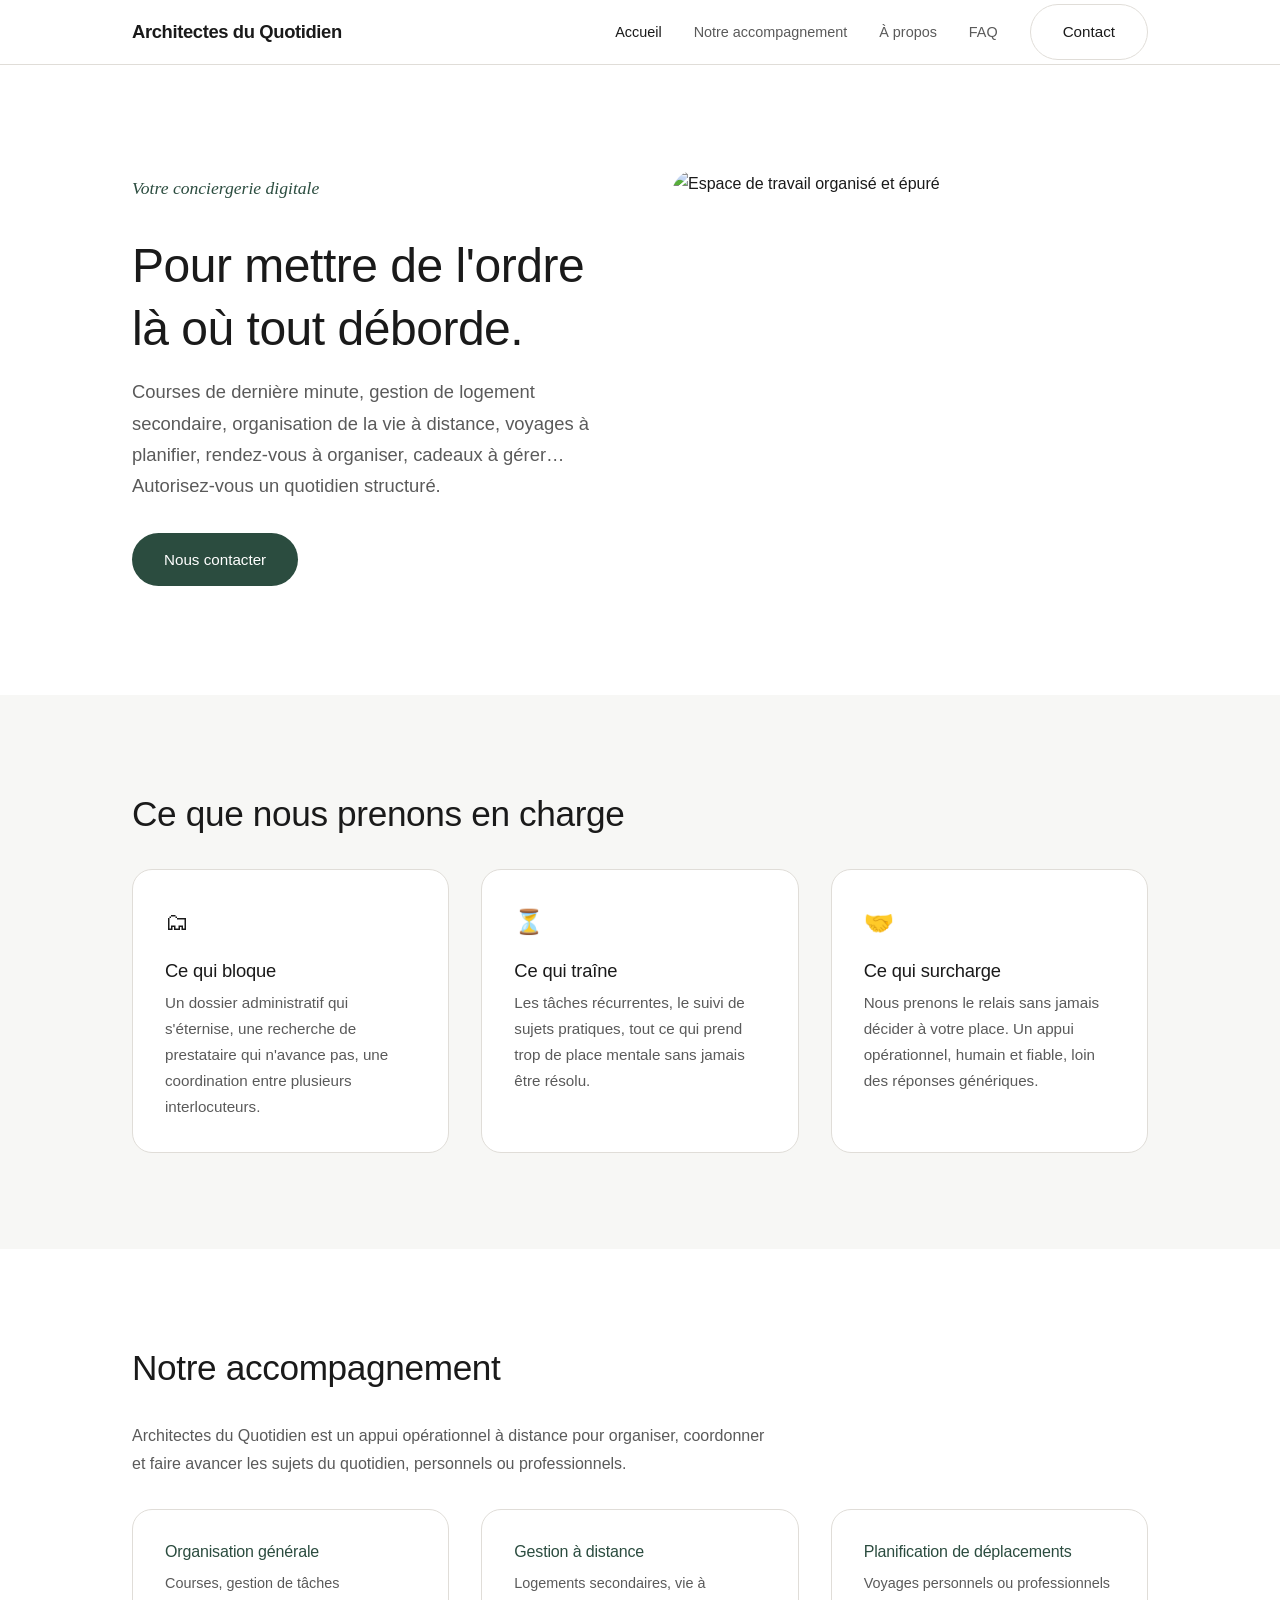
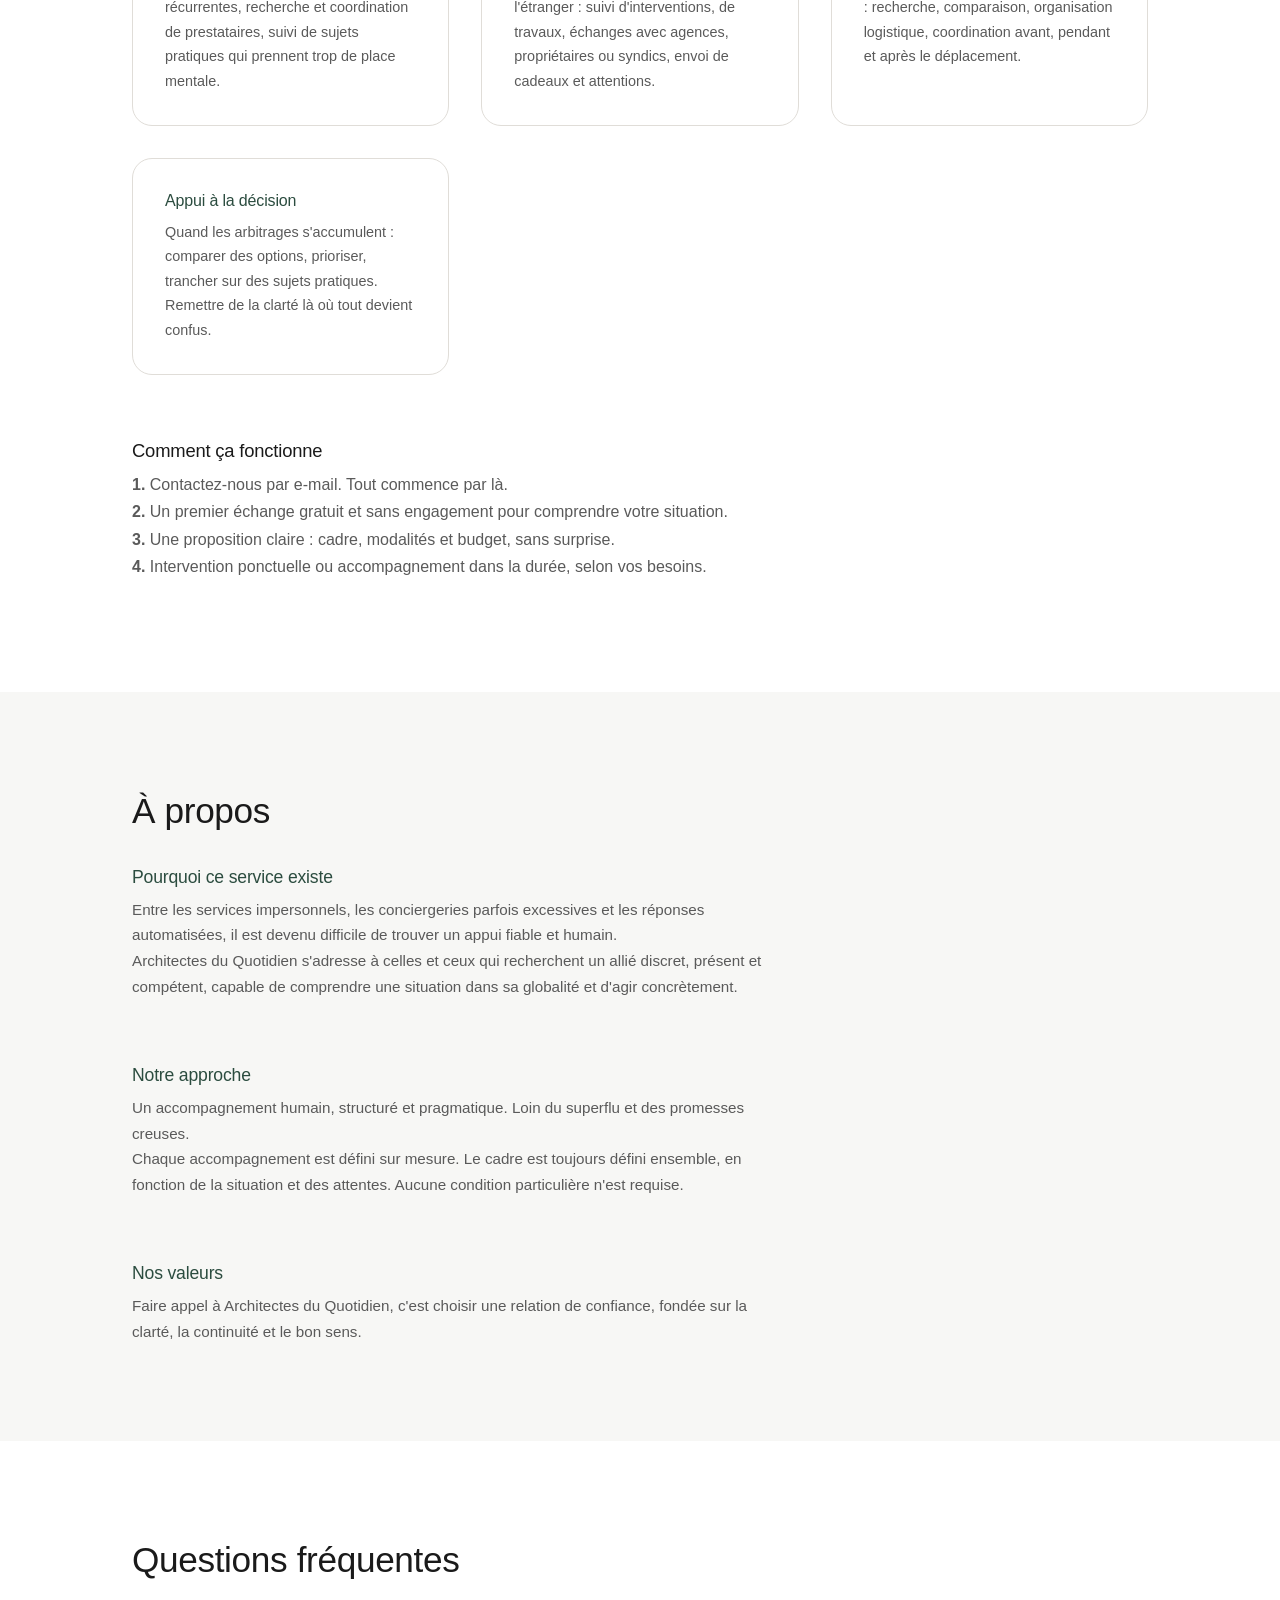
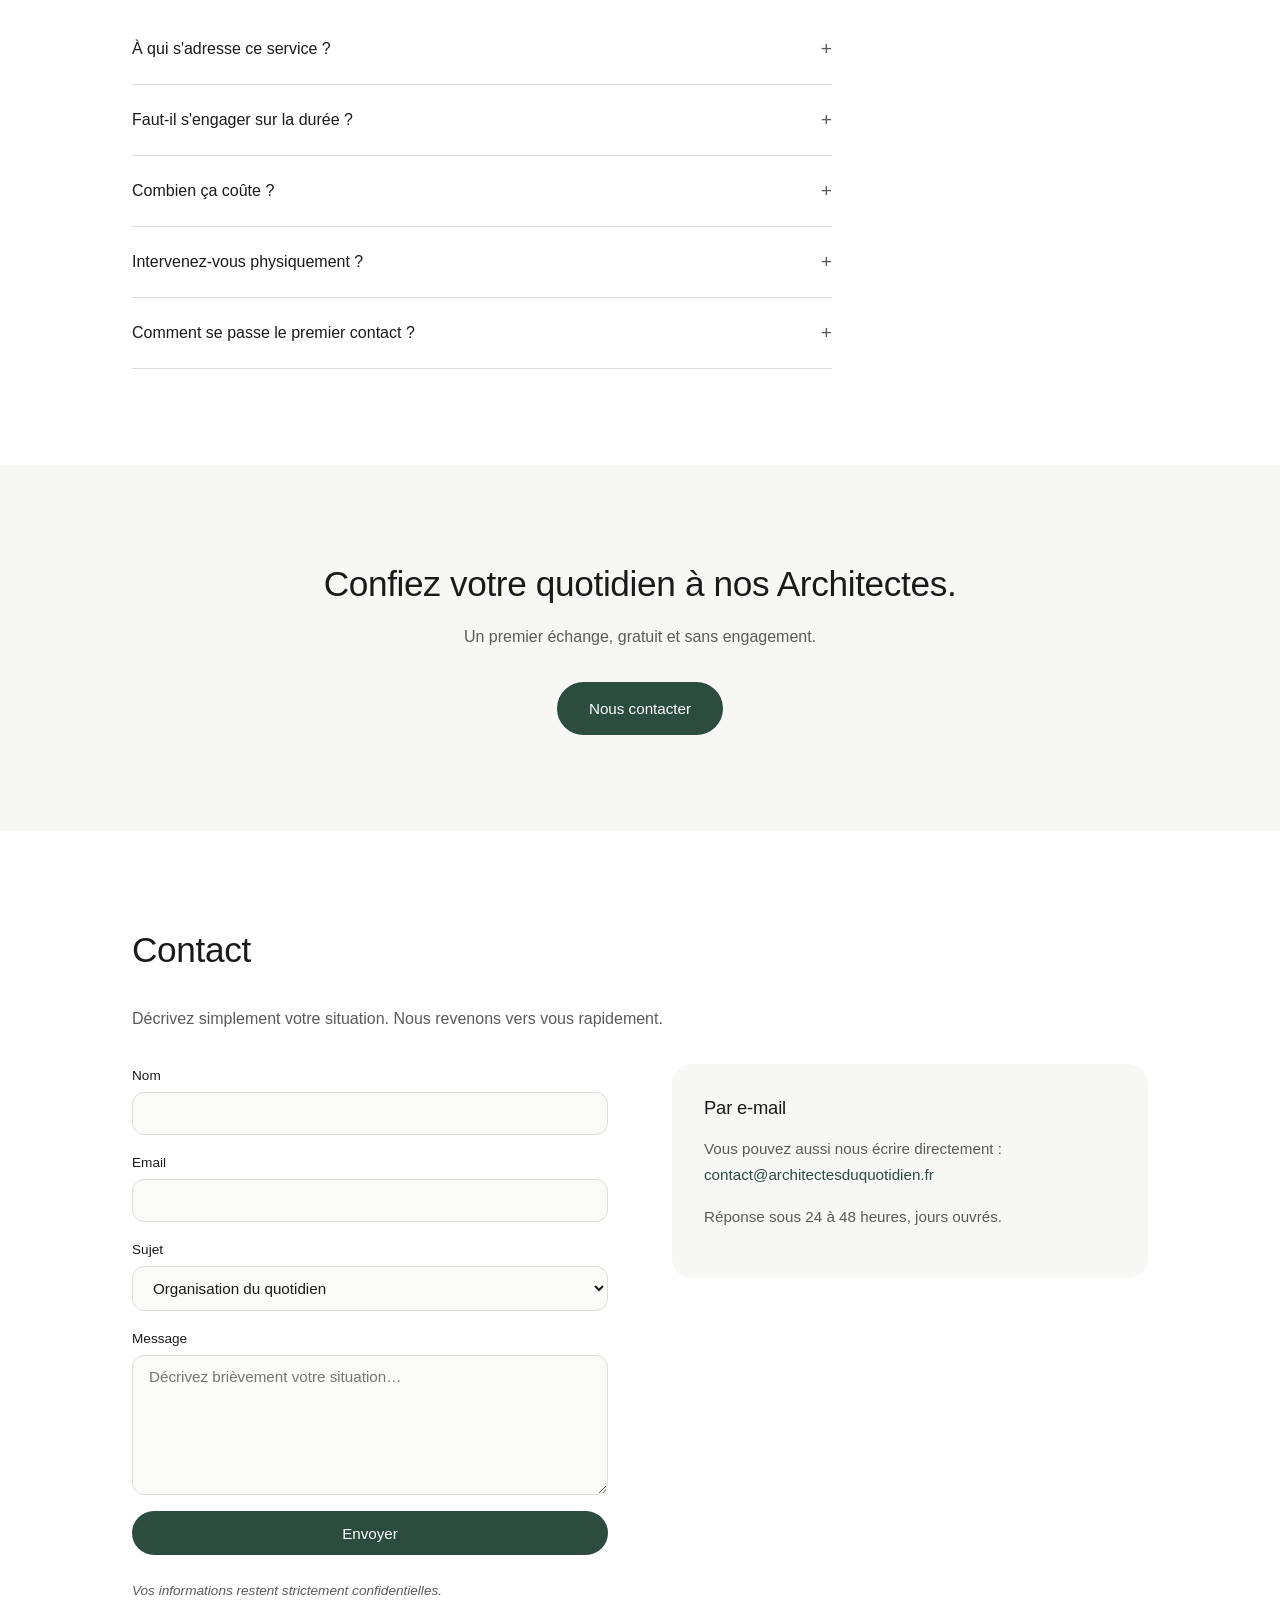
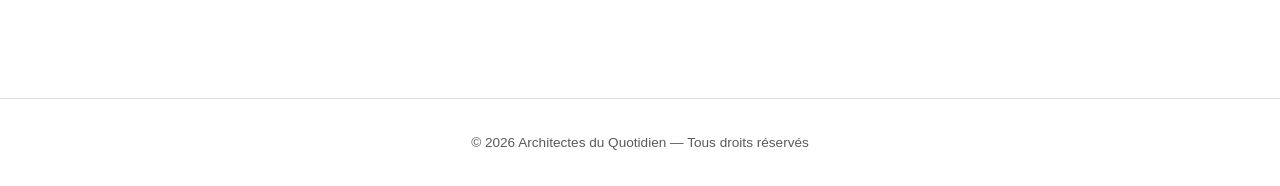
==== index.html @ 67b321ba "feat: ajout image hero — espace de travail épuré Co-authored-by: Copilot <223556219+Copilot@users.no" ====
<!DOCTYPE html>
<html lang="fr">
<head>
  <meta charset="UTF-8">
  <meta name="viewport" content="width=device-width, initial-scale=1.0">

  <!-- SEO -->
  <title>Architectes du Quotidien — Conciergerie digitale, organisation et coordination</title>
  <meta name="description" content="Architectes du Quotidien est une conciergerie digitale. Un appui opérationnel à distance pour organiser, coordonner et faire avancer les sujets du quotidien, personnels ou professionnels.">
  <meta name="keywords" content="conciergerie digitale, organisation quotidien, coordination logistique, gestion à distance, assistant personnel, aide décision, planification voyages">
  <meta name="author" content="Architectes du Quotidien">
  <meta name="robots" content="index, follow">
  <link rel="canonical" href="https://www.architectesduquotidien.fr/">

  <!-- Open Graph -->
  <meta property="og:site_name" content="Architectes du Quotidien">
  <meta property="og:title" content="Architectes du Quotidien — Conciergerie digitale">
  <meta property="og:description" content="Un appui opérationnel à distance pour organiser, coordonner et faire avancer les sujets du quotidien.">
  <meta property="og:type" content="website">
  <meta property="og:url" content="https://www.architectesduquotidien.fr/">
  <meta property="og:locale" content="fr_FR">

  <!-- Styles -->
  <link rel="stylesheet" href="css/style.css">
</head>
<body>

  <!-- ==================== HEADER ==================== -->
  <header>
    <div class="container">
      <a href="#accueil" class="logo">Architectes du Quotidien</a>
      <button class="nav-toggle" aria-label="Menu" aria-expanded="false">
        <span></span><span></span><span></span>
      </button>
      <nav>
        <a href="#accueil">Accueil</a>
        <a href="#offre">Notre accompagnement</a>
        <a href="#a-propos">À propos</a>
        <a href="#faq">FAQ</a>
        <a href="#contact" class="btn btn-outline">Contact</a>
      </nav>
    </div>
  </header>

  <!-- ==================== ACCUEIL ==================== -->
  <section id="accueil" class="hero">
    <div class="container">
      <div class="hero-content">
        <p class="subtitle">Votre conciergerie digitale</p>
        <h1>Pour mettre de l'ordre<br>là où tout déborde.</h1>
        <p>
          Courses de dernière minute, gestion de logement secondaire, organisation de la vie à distance,
          voyages à planifier, rendez-vous à organiser, cadeaux à gérer…
          Autorisez-vous un quotidien structuré.
        </p>
        <a href="#contact" class="btn btn-primary">Nous contacter</a>
      </div>
      <img
        class="hero-image"
        src="https://images.unsplash.com/photo-1499750310107-5fef28a66643?w=800&q=80"
        alt="Espace de travail organisé et épuré"
        loading="eager"
      >
    </div>
  </section>

  <!-- ==================== BÉNÉFICES ==================== -->
  <section class="alt">
    <div class="container">
      <h2>Ce que nous prenons en charge</h2>
      <div class="benefits-grid">
        <div class="benefit-card">
          <div class="icon">🗂</div>
          <h3>Ce qui bloque</h3>
          <p>
            Un dossier administratif qui s'éternise, une recherche de prestataire qui n'avance pas,
            une coordination entre plusieurs interlocuteurs.
          </p>
        </div>
        <div class="benefit-card">
          <div class="icon">⏳</div>
          <h3>Ce qui traîne</h3>
          <p>
            Les tâches récurrentes, le suivi de sujets pratiques,
            tout ce qui prend trop de place mentale sans jamais être résolu.
          </p>
        </div>
        <div class="benefit-card">
          <div class="icon">🤝</div>
          <h3>Ce qui surcharge</h3>
          <p>
            Nous prenons le relais sans jamais décider à votre place.
            Un appui opérationnel, humain et fiable, loin des réponses génériques.
          </p>
        </div>
      </div>
    </div>
  </section>

  <!-- ==================== OFFRE ==================== -->
  <section id="offre">
    <div class="container">
      <h2>Notre accompagnement</h2>
      <p>
        Architectes du Quotidien est un appui opérationnel à distance pour organiser,
        coordonner et faire avancer les sujets du quotidien, personnels ou professionnels.
      </p>

      <div class="use-cases">
        <div class="use-case">
          <h3>Organisation générale</h3>
          <p>
            Courses, gestion de tâches récurrentes, recherche et coordination de prestataires,
            suivi de sujets pratiques qui prennent trop de place mentale.
          </p>
        </div>
        <div class="use-case">
          <h3>Gestion à distance</h3>
          <p>
            Logements secondaires, vie à l'étranger : suivi d'interventions, de travaux,
            échanges avec agences, propriétaires ou syndics, envoi de cadeaux et attentions.
          </p>
        </div>
        <div class="use-case">
          <h3>Planification de déplacements</h3>
          <p>
            Voyages personnels ou professionnels : recherche, comparaison, organisation logistique,
            coordination avant, pendant et après le déplacement.
          </p>
        </div>
        <div class="use-case">
          <h3>Appui à la décision</h3>
          <p>
            Quand les arbitrages s'accumulent : comparer des options, prioriser, trancher
            sur des sujets pratiques. Remettre de la clarté là où tout devient confus.
          </p>
        </div>
      </div>

      <div class="modalites">
        <h3>Comment ça fonctionne</h3>
        <p>
          <strong>1.</strong> Contactez-nous par e-mail. Tout commence par là.<br>
          <strong>2.</strong> Un premier échange gratuit et sans engagement pour comprendre votre situation.<br>
          <strong>3.</strong> Une proposition claire : cadre, modalités et budget, sans surprise.<br>
          <strong>4.</strong> Intervention ponctuelle ou accompagnement dans la durée, selon vos besoins.
        </p>
      </div>
    </div>
  </section>

  <!-- ==================== À PROPOS ==================== -->
  <section id="a-propos" class="alt">
    <div class="container">
      <h2>À propos</h2>
      <div class="about-blocks">
        <div class="about-block">
          <h3>Pourquoi ce service existe</h3>
          <p>
            Entre les services impersonnels, les conciergeries parfois excessives et les réponses automatisées,
            il est devenu difficile de trouver un appui fiable et humain.
          </p>
          <p>
            Architectes du Quotidien s'adresse à celles et ceux qui recherchent un allié discret,
            présent et compétent, capable de comprendre une situation dans sa globalité et d'agir concrètement.
          </p>
        </div>
        <div class="about-block">
          <h3>Notre approche</h3>
          <p>
            Un accompagnement humain, structuré et pragmatique. Loin du superflu et des promesses creuses.
          </p>
          <p>
            Chaque accompagnement est défini sur mesure.
            Le cadre est toujours défini ensemble, en fonction de la situation et des attentes.
            Aucune condition particulière n'est requise.
          </p>
        </div>
        <div class="about-block">
          <h3>Nos valeurs</h3>
          <p>
            Faire appel à Architectes du Quotidien, c'est choisir une relation de confiance,
            fondée sur la clarté, la continuité et le bon sens.
          </p>
        </div>
      </div>
    </div>
  </section>

  <!-- ==================== FAQ ==================== -->
  <section id="faq">
    <div class="container">
      <h2>Questions fréquentes</h2>
      <div class="faq-list">
        <div class="faq-item">
          <button class="faq-question">À qui s'adresse ce service ?</button>
          <div class="faq-answer">
            <p>À toute personne qui ressent le besoin d'être accompagnée pour organiser, structurer ou alléger son quotidien. Il peut s'agir d'un moment de surcharge, d'une période de transition, d'un changement de situation, ou simplement du besoin de ne plus tout gérer seul.</p>
          </div>
        </div>
        <div class="faq-item">
          <button class="faq-question">Faut-il s'engager sur la durée ?</button>
          <div class="faq-answer">
            <p>Non. Les interventions peuvent être ponctuelles ou s'inscrire dans la durée. Le périmètre est toujours clarifié en amont, afin de garantir une collaboration simple, transparente et sans surprise.</p>
          </div>
        </div>
        <div class="faq-item">
          <button class="faq-question">Combien ça coûte ?</button>
          <div class="faq-answer">
            <p>La tarification est définie en fonction de la nature de la demande, de sa complexité et du niveau d'intervention souhaité. Chaque situation étant différente, il n'existe pas de tarif unique ou de forfait standard.</p>
          </div>
        </div>
        <div class="faq-item">
          <button class="faq-question">Intervenez-vous physiquement ?</button>
          <div class="faq-answer">
            <p>Pour les demandes nécessitant une présence physique, nous proposons nos services en région parisienne pour le moment. Le reste se fait à distance.</p>
          </div>
        </div>
        <div class="faq-item">
          <button class="faq-question">Comment se passe le premier contact ?</button>
          <div class="faq-answer">
            <p>Contactez-nous par e-mail. Après un premier échange gratuit et sans engagement, une proposition claire est formulée. Elle précise le cadre, les modalités et le budget associé.</p>
          </div>
        </div>
      </div>
    </div>
  </section>

  <!-- ==================== CTA ==================== -->
  <section class="alt cta-section">
    <div class="container">
      <h2>Confiez votre quotidien à nos Architectes.</h2>
      <p>Un premier échange, gratuit et sans engagement.</p>
      <a href="#contact" class="btn btn-primary">Nous contacter</a>
    </div>
  </section>

  <!-- ==================== CONTACT ==================== -->
  <section id="contact">
    <div class="container">
      <h2>Contact</h2>
      <div class="contact-intro">
        <p>
          Décrivez simplement votre situation. Nous revenons vers vous rapidement.
        </p>
      </div>
      <div class="contact-grid">
        <div>
          <form id="contact-form" class="contact-form" action="#" method="POST">
            <div class="form-group">
              <label for="name">Nom</label>
              <input type="text" id="name" name="name" required autocomplete="name">
            </div>
            <div class="form-group">
              <label for="email">Email</label>
              <input type="email" id="email" name="email" required autocomplete="email">
            </div>
            <div class="form-group">
              <label for="subject">Sujet</label>
              <select id="subject" name="subject">
                <option value="organisation">Organisation du quotidien</option>
                <option value="distance">Gestion à distance</option>
                <option value="deplacement">Planification de déplacement</option>
                <option value="decision">Aide à la décision</option>
                <option value="autre">Autre</option>
              </select>
            </div>
            <div class="form-group">
              <label for="message">Message</label>
              <textarea id="message" name="message" placeholder="Décrivez brièvement votre situation…" required></textarea>
            </div>
            <button type="submit" class="btn btn-primary">Envoyer</button>
            <p class="form-note">
              Vos informations restent strictement confidentielles.
            </p>
          </form>
          <div id="form-success" class="form-success">
            <p>Message envoyé. Nous revenons vers vous rapidement.</p>
          </div>
        </div>
        <div class="contact-info">
          <h3>Par e-mail</h3>
          <p>
            Vous pouvez aussi nous écrire directement&nbsp;:<br>
            <a href="mailto:contact@architectesduquotidien.fr">contact@architectesduquotidien.fr</a>
          </p>
          <p>
            Réponse sous 24 à 48 heures, jours ouvrés.
          </p>
        </div>
      </div>
    </div>
  </section>

  <!-- ==================== FOOTER ==================== -->
  <footer>
    <div class="container">
      <p>&copy; 2026 Architectes du Quotidien — Tous droits réservés</p>
    </div>
  </footer>

  <script src="js/main.js"></script>
</body>
</html>
---- css/style.css ----
/* ============================================
   VARIABLES & RESET
   ============================================ */

:root {
  --color-bg: #ffffff;
  --color-bg-alt: #f7f7f5;
  --color-text: #1a1a1a;
  --color-text-light: #5a5a5a;
  --color-accent: #2b4c3f;
  --color-accent-light: #3a6b56;
  --color-border: #e0ddd8;
  --color-input-bg: #fafaf8;
  --font-main: "Inter", -apple-system, BlinkMacSystemFont, "Segoe UI", Roboto, sans-serif;
  --font-serif: "Georgia", "Times New Roman", serif;
  --max-width: 1080px;
  --space-xs: 0.5rem;
  --space-sm: 1rem;
  --space-md: 2rem;
  --space-lg: 4rem;
  --space-xl: 6rem;
}

*,
*::before,
*::after {
  margin: 0;
  padding: 0;
  box-sizing: border-box;
}

html {
  scroll-behavior: smooth;
  font-size: 16px;
}

body {
  font-family: var(--font-main);
  color: var(--color-text);
  background: var(--color-bg);
  line-height: 1.7;
  -webkit-font-smoothing: antialiased;
}

img {
  max-width: 100%;
  display: block;
}

a {
  color: var(--color-accent);
  text-decoration: none;
  transition: color 0.2s;
}

a:hover {
  color: var(--color-accent-light);
}

/* ============================================
   TYPOGRAPHY
   ============================================ */

h1, h2, h3 {
  font-weight: 500;
  line-height: 1.3;
  letter-spacing: -0.01em;
}

h1 {
  font-size: clamp(2rem, 4vw, 3rem);
}

h2 {
  font-size: clamp(1.5rem, 3vw, 2.2rem);
  margin-bottom: var(--space-md);
}

h3 {
  font-size: 1.15rem;
  margin-bottom: var(--space-xs);
}

p {
  color: var(--color-text-light);
  max-width: 640px;
}

/* ============================================
   LAYOUT
   ============================================ */

.container {
  max-width: var(--max-width);
  margin: 0 auto;
  padding: 0 var(--space-md);
}

section {
  padding: var(--space-xl) 0;
}

section.alt {
  background: var(--color-bg-alt);
}

/* ============================================
   HEADER & NAV
   ============================================ */

header {
  position: sticky;
  top: 0;
  z-index: 100;
  background: rgba(255, 255, 255, 0.95);
  backdrop-filter: blur(8px);
  border-bottom: 1px solid var(--color-border);
}

header .container {
  display: flex;
  align-items: center;
  justify-content: space-between;
  height: 64px;
}

.logo {
  font-size: 1.15rem;
  font-weight: 600;
  color: var(--color-text);
  letter-spacing: -0.02em;
}

nav {
  display: flex;
  gap: var(--space-md);
  align-items: center;
}

nav a {
  color: var(--color-text-light);
  font-size: 0.9rem;
  transition: color 0.2s;
}

nav a:hover,
nav a.active {
  color: var(--color-text);
}

.nav-toggle {
  display: none;
  background: none;
  border: none;
  cursor: pointer;
  padding: var(--space-xs);
}

.nav-toggle span {
  display: block;
  width: 22px;
  height: 2px;
  background: var(--color-text);
  margin: 5px 0;
  transition: transform 0.3s, opacity 0.3s;
}

/* ============================================
   HERO
   ============================================ */

.hero {
  padding: var(--space-xl) 0;
  min-height: 70vh;
  display: flex;
  align-items: center;
}

.hero .container {
  display: grid;
  grid-template-columns: 1fr 1fr;
  gap: var(--space-lg);
  align-items: center;
}

.hero-content {
  max-width: 540px;
}

.hero-image {
  width: 100%;
  height: 420px;
  object-fit: cover;
  border-radius: 24px;
}

.hero h1 {
  margin-bottom: var(--space-sm);
}

.hero p {
  font-size: 1.15rem;
  margin-bottom: var(--space-md);
}

.hero .subtitle {
  font-family: var(--font-serif);
  font-style: italic;
  color: var(--color-accent);
  font-size: 1.1rem;
  margin-bottom: var(--space-md);
}

/* ============================================
   BUTTONS
   ============================================ */

.btn {
  display: inline-block;
  padding: 0.85rem 2rem;
  font-size: 0.95rem;
  font-weight: 500;
  border: none;
  border-radius: 50px;
  cursor: pointer;
  transition: background 0.2s, transform 0.1s;
}

.btn:active {
  transform: scale(0.98);
}

.btn-primary {
  background: var(--color-accent);
  color: #fff;
}

.btn-primary:hover {
  background: var(--color-accent-light);
  color: #fff;
}

.btn-outline {
  background: transparent;
  border: 1px solid var(--color-border);
  color: var(--color-text);
}

.btn-outline:hover {
  border-color: var(--color-accent);
  color: var(--color-accent);
}

/* ============================================
   BENEFITS GRID
   ============================================ */

.benefits-grid {
  display: grid;
  grid-template-columns: repeat(auto-fit, minmax(280px, 1fr));
  gap: var(--space-md);
  margin-top: var(--space-md);
}

.benefit-card {
  padding: var(--space-md);
  border: 1px solid var(--color-border);
  border-radius: 20px;
  background: var(--color-bg);
}

.benefit-card .icon {
  font-size: 1.5rem;
  margin-bottom: var(--space-sm);
}

.benefit-card h3 {
  color: var(--color-text);
}

.benefit-card p {
  font-size: 0.95rem;
}

/* ============================================
   OFFRE
   ============================================ */

.use-cases {
  display: grid;
  grid-template-columns: repeat(auto-fit, minmax(300px, 1fr));
  gap: var(--space-md);
  margin: var(--space-md) 0;
}

.use-case {
  padding: var(--space-md);
  background: var(--color-bg);
  border-radius: 20px;
  border: 1px solid var(--color-border);
}

.use-case h3 {
  color: var(--color-accent);
  font-size: 1rem;
}

.use-case p {
  font-size: 0.9rem;
}

.inclus-grid {
  display: grid;
  grid-template-columns: 1fr 1fr;
  gap: var(--space-md);
  margin: var(--space-md) 0;
}

.inclus-list,
.exclus-list {
  padding: var(--space-md);
  border-radius: 20px;
}

.inclus-list {
  background: var(--color-bg-alt);
  border: 1px solid var(--color-border);
  border-radius: 20px;
}

.exclus-list {
  background: var(--color-bg);
  border: 1px solid var(--color-border);
  border-radius: 20px;
}

.inclus-list h3,
.exclus-list h3 {
  margin-bottom: var(--space-sm);
}

.inclus-list ul,
.exclus-list ul {
  list-style: none;
  padding: 0;
}

.inclus-list li,
.exclus-list li {
  padding: 0.4rem 0;
  font-size: 0.95rem;
  color: var(--color-text-light);
}

.inclus-list li::before {
  content: "✓ ";
  color: var(--color-accent);
  font-weight: 600;
}

.exclus-list li::before {
  content: "— ";
  color: var(--color-text-light);
}

.modalites {
  margin-top: var(--space-lg);
  max-width: 640px;
}

.modalites p {
  margin-bottom: var(--space-sm);
}

/* ============================================
   À PROPOS
   ============================================ */

.about-blocks {
  display: grid;
  gap: var(--space-lg);
  margin-top: var(--space-md);
}

.about-block h3 {
  color: var(--color-accent);
  font-size: 1.1rem;
  margin-bottom: var(--space-xs);
}

.about-block p {
  font-size: 0.95rem;
}

/* ============================================
   FAQ
   ============================================ */

.faq-list {
  max-width: 700px;
  margin-top: var(--space-md);
}

.faq-item {
  border-bottom: 1px solid var(--color-border);
  padding: var(--space-sm) 0;
}

.faq-question {
  display: flex;
  justify-content: space-between;
  align-items: center;
  cursor: pointer;
  background: none;
  border: none;
  width: 100%;
  text-align: left;
  font-size: 1rem;
  font-weight: 500;
  color: var(--color-text);
  padding: var(--space-xs) 0;
  font-family: var(--font-main);
}

.faq-question::after {
  content: "+";
  font-size: 1.2rem;
  color: var(--color-text-light);
  transition: transform 0.3s;
  flex-shrink: 0;
  margin-left: var(--space-sm);
}

.faq-item.open .faq-question::after {
  content: "−";
}

.faq-answer {
  max-height: 0;
  overflow: hidden;
  transition: max-height 0.3s ease;
}

.faq-answer p {
  padding: var(--space-xs) 0 var(--space-sm);
  font-size: 0.95rem;
}

/* ============================================
   CONTACT
   ============================================ */

.contact-intro {
  margin-bottom: var(--space-md);
}

.contact-intro p {
  font-size: 1rem;
}

.contact-grid {
  display: grid;
  grid-template-columns: 1fr 1fr;
  gap: var(--space-lg);
  align-items: start;
}

.contact-form {
  display: flex;
  flex-direction: column;
  gap: var(--space-sm);
}

.form-group {
  display: flex;
  flex-direction: column;
  gap: 0.3rem;
}

.form-group label {
  font-size: 0.85rem;
  font-weight: 500;
  color: var(--color-text);
}

.form-group input,
.form-group textarea,
.form-group select {
  padding: 0.75rem 1rem;
  border: 1px solid var(--color-border);
  border-radius: 12px;
  font-family: var(--font-main);
  font-size: 0.95rem;
  background: var(--color-input-bg);
  transition: border-color 0.2s;
  color: var(--color-text);
}

.form-group input:focus,
.form-group textarea:focus,
.form-group select:focus {
  outline: none;
  border-color: var(--color-accent);
}

.form-group textarea {
  min-height: 140px;
  resize: vertical;
}

.form-note {
  font-size: 0.85rem;
  color: var(--color-text-light);
  font-style: italic;
  margin-top: var(--space-xs);
}

.contact-info {
  padding: var(--space-md);
  background: var(--color-bg-alt);
  border-radius: 20px;
}

.contact-info h3 {
  margin-bottom: var(--space-sm);
}

.contact-info p {
  font-size: 0.95rem;
  margin-bottom: var(--space-sm);
}

.contact-info a {
  font-weight: 500;
}

.form-success {
  display: none;
  padding: var(--space-md);
  background: var(--color-bg-alt);
  border: 1px solid var(--color-accent);
  border-radius: 20px;
  text-align: center;
}

.form-success.visible {
  display: block;
}

.form-success p {
  max-width: none;
  color: var(--color-accent);
  font-weight: 500;
}

/* ============================================
   FOOTER
   ============================================ */

footer {
  border-top: 1px solid var(--color-border);
  padding: var(--space-md) 0;
  text-align: center;
}

footer p {
  font-size: 0.85rem;
  color: var(--color-text-light);
  max-width: none;
}

/* ============================================
   CTA SECTION
   ============================================ */

.cta-section {
  text-align: center;
  padding: var(--space-xl) 0;
}

.cta-section h2 {
  margin-bottom: var(--space-sm);
}

.cta-section p {
  max-width: 500px;
  margin: 0 auto var(--space-md);
}

/* ============================================
   MOBILE
   ============================================ */

@media (max-width: 768px) {
  .nav-toggle {
    display: block;
  }

  nav {
    position: fixed;
    top: 64px;
    left: 0;
    right: 0;
    background: var(--color-bg);
    flex-direction: column;
    padding: var(--space-md);
    gap: var(--space-sm);
    border-bottom: 1px solid var(--color-border);
    transform: translateY(-120%);
    transition: transform 0.3s ease;
  }

  nav.open {
    transform: translateY(0);
  }

  nav a {
    font-size: 1rem;
    padding: var(--space-xs) 0;
  }

  .hero {
    min-height: 50vh;
    padding: var(--space-lg) 0;
  }

  .hero .container {
    grid-template-columns: 1fr;
  }

  .hero-image {
    height: 280px;
    order: -1;
  }

  .inclus-grid {
    grid-template-columns: 1fr;
  }

  .contact-grid {
    grid-template-columns: 1fr;
  }

  section {
    padding: var(--space-lg) 0;
  }
}

@media (max-width: 480px) {
  :root {
    --space-md: 1.5rem;
    --space-lg: 3rem;
    --space-xl: 4rem;
  }

  .benefits-grid {
    grid-template-columns: 1fr;
  }

  .use-cases {
    grid-template-columns: 1fr;
  }
}
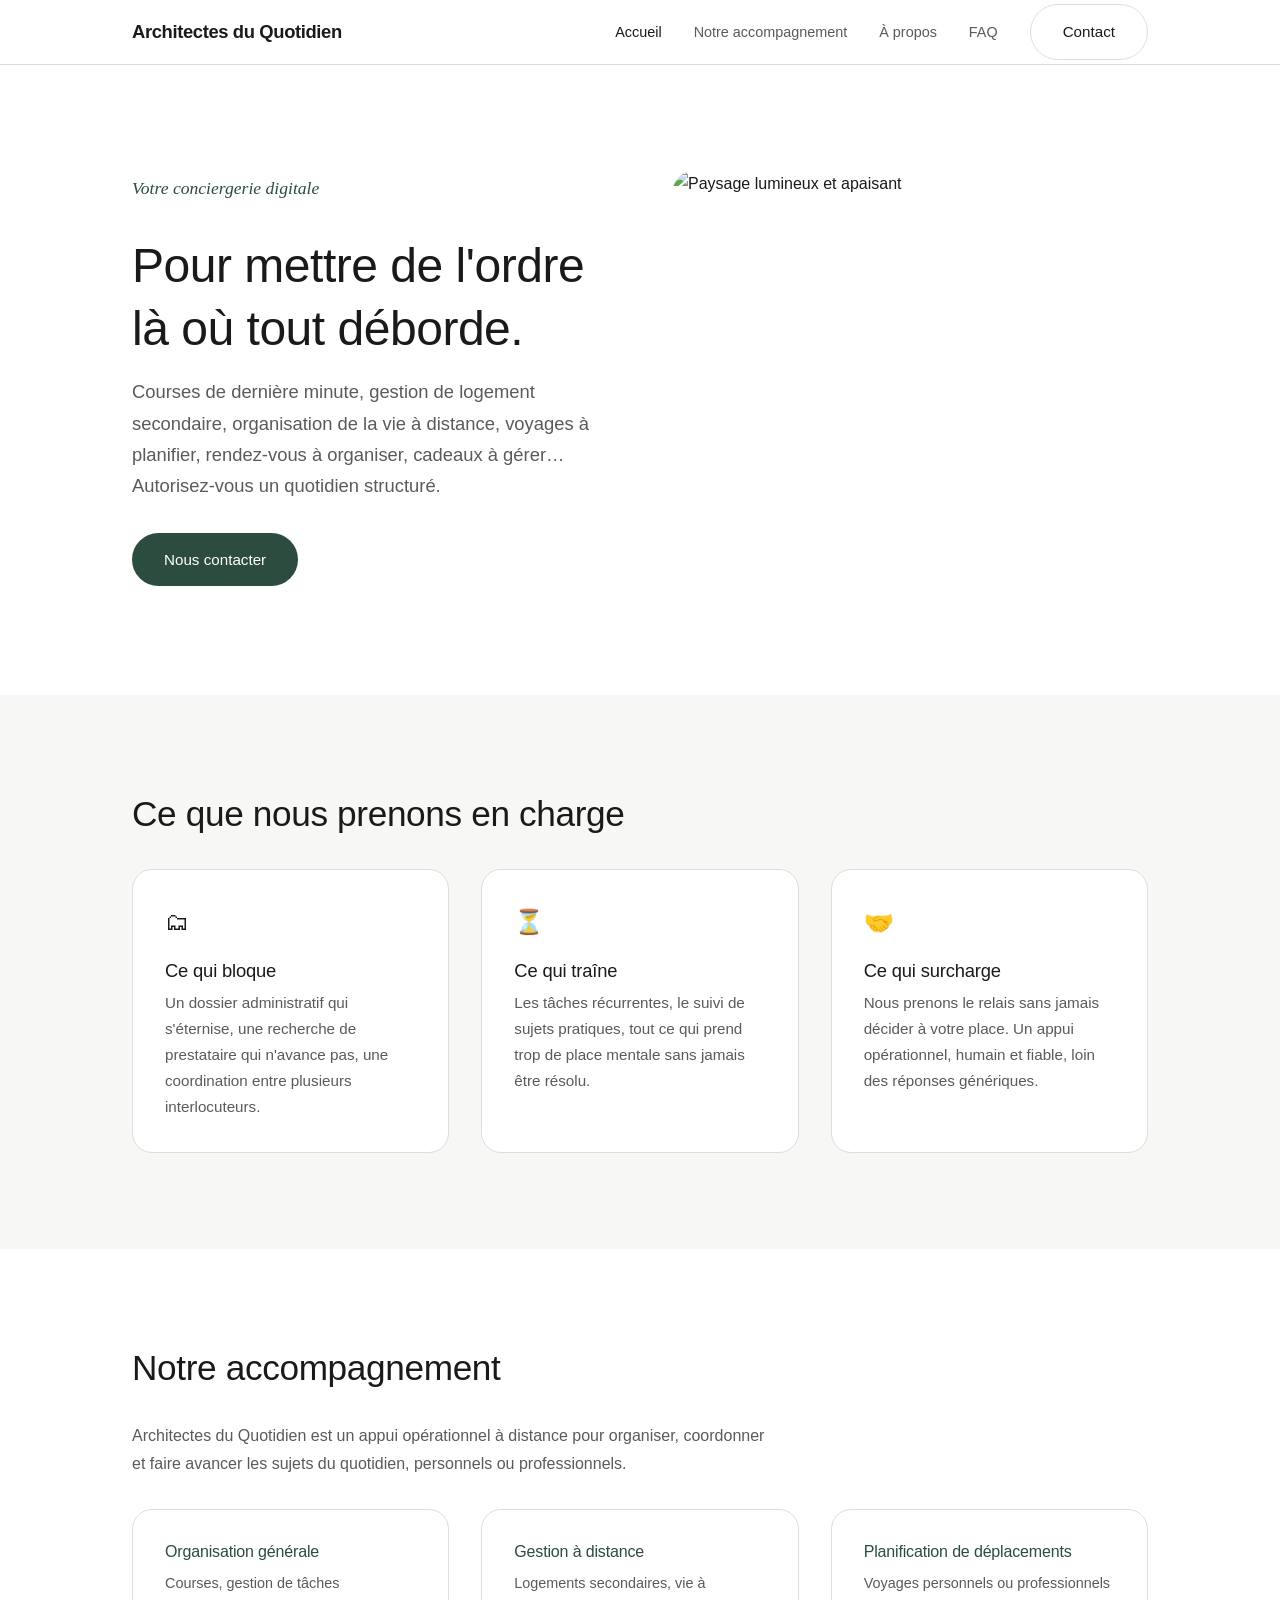
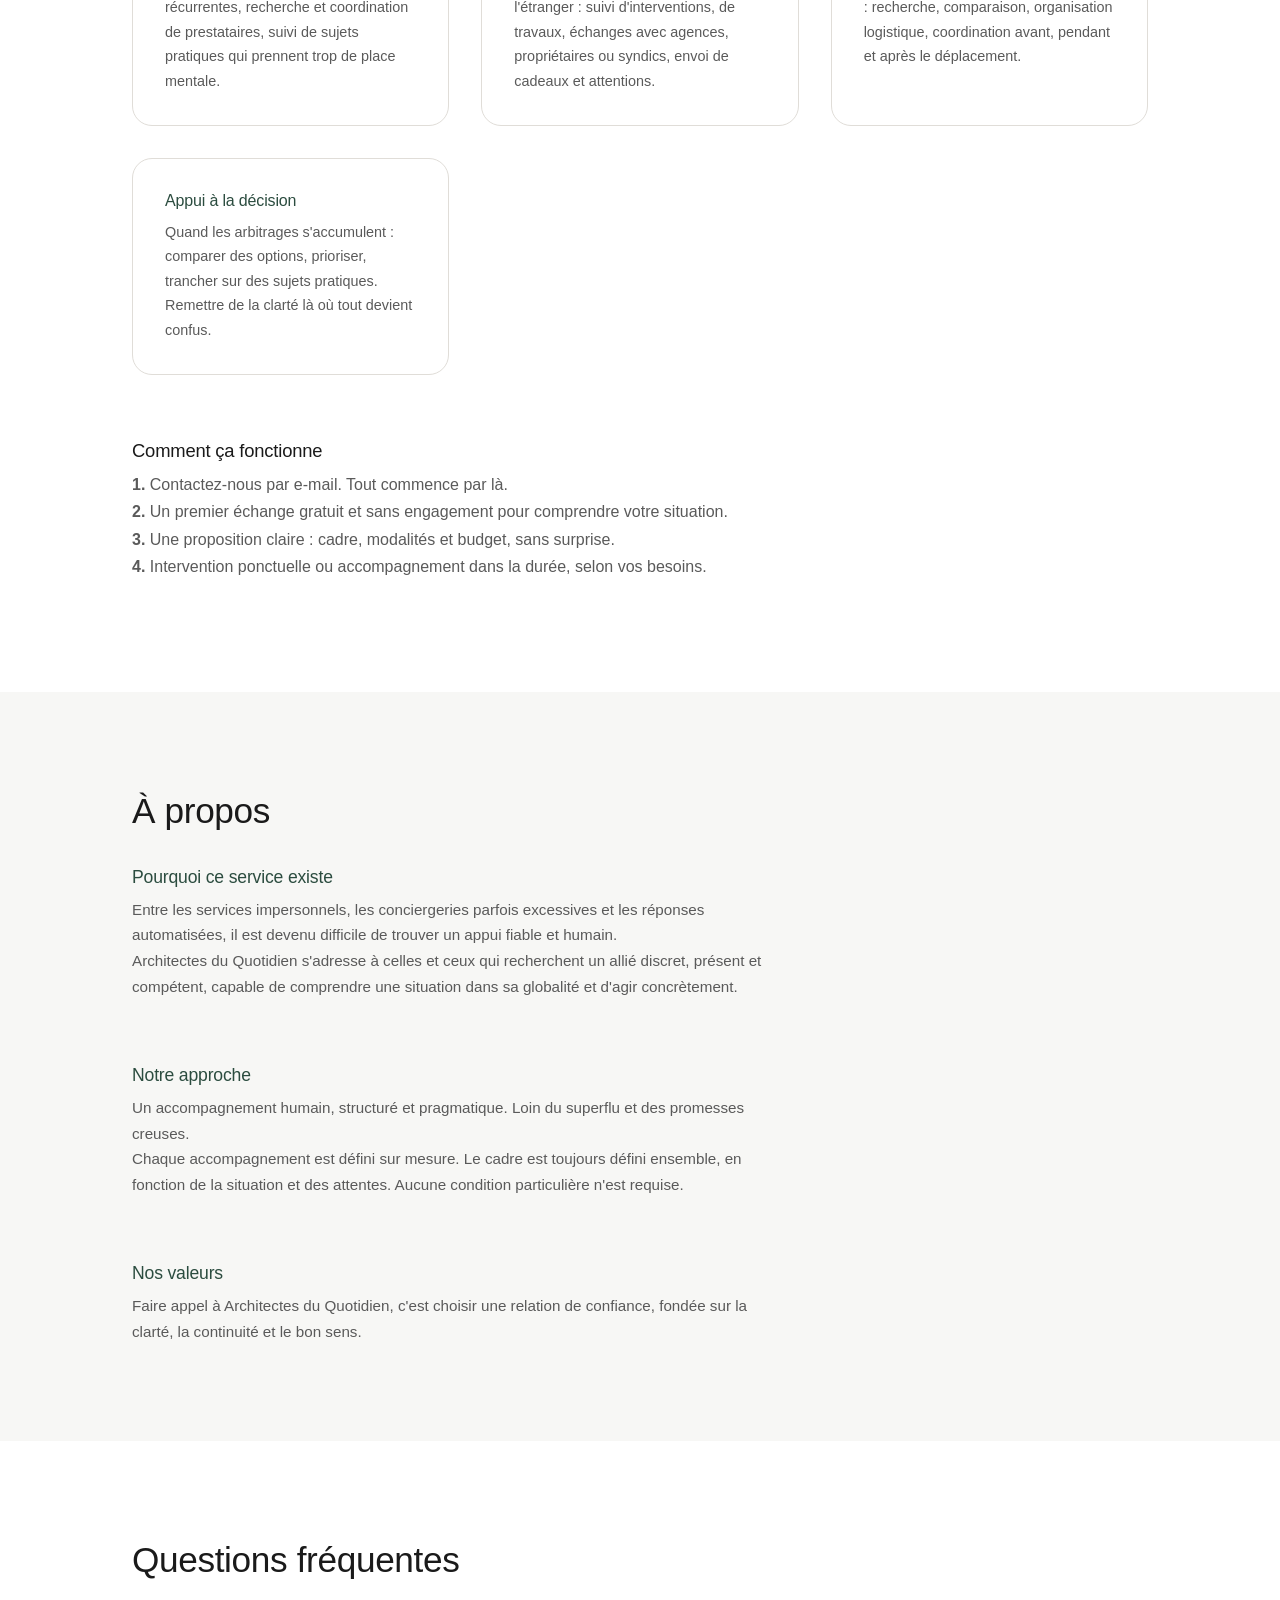
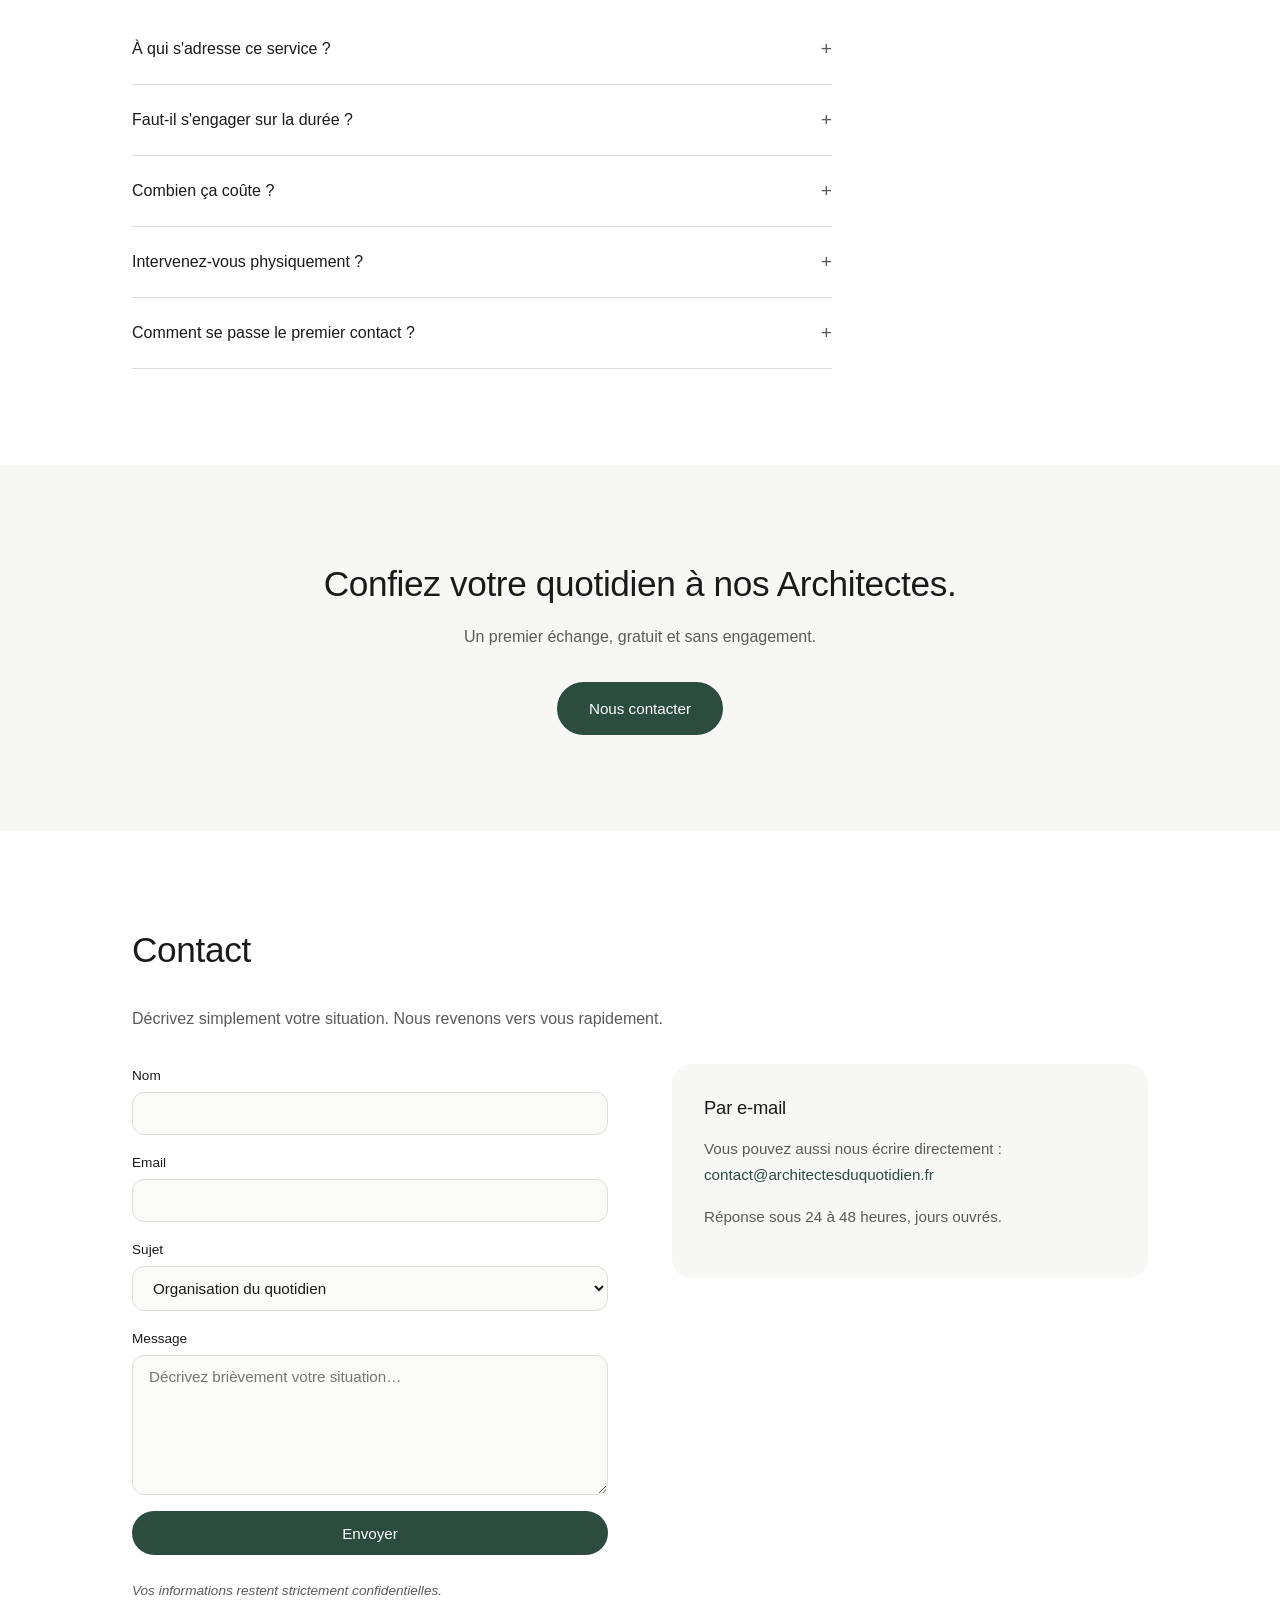
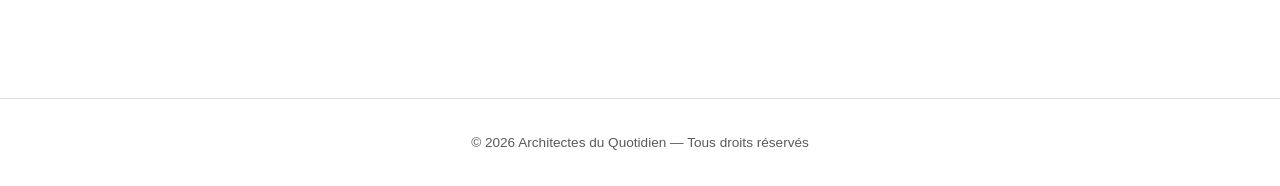
==== commit ae970a14: "style: image hero plus inspirante — paysage lumineux Co-authored-by: Copilot <223556219+Copilot@user" ====
--- a/index.html
+++ b/index.html
@@ -57,8 +57,8 @@
       </div>
       <img
         class="hero-image"
-        src="https://images.unsplash.com/photo-1499750310107-5fef28a66643?w=800&q=80"
-        alt="Espace de travail organisé et épuré"
+        src="https://images.unsplash.com/photo-1506905925346-21bda4d32df4?w=800&q=80"
+        alt="Paysage lumineux et apaisant"
         loading="eager"
       >
     </div>
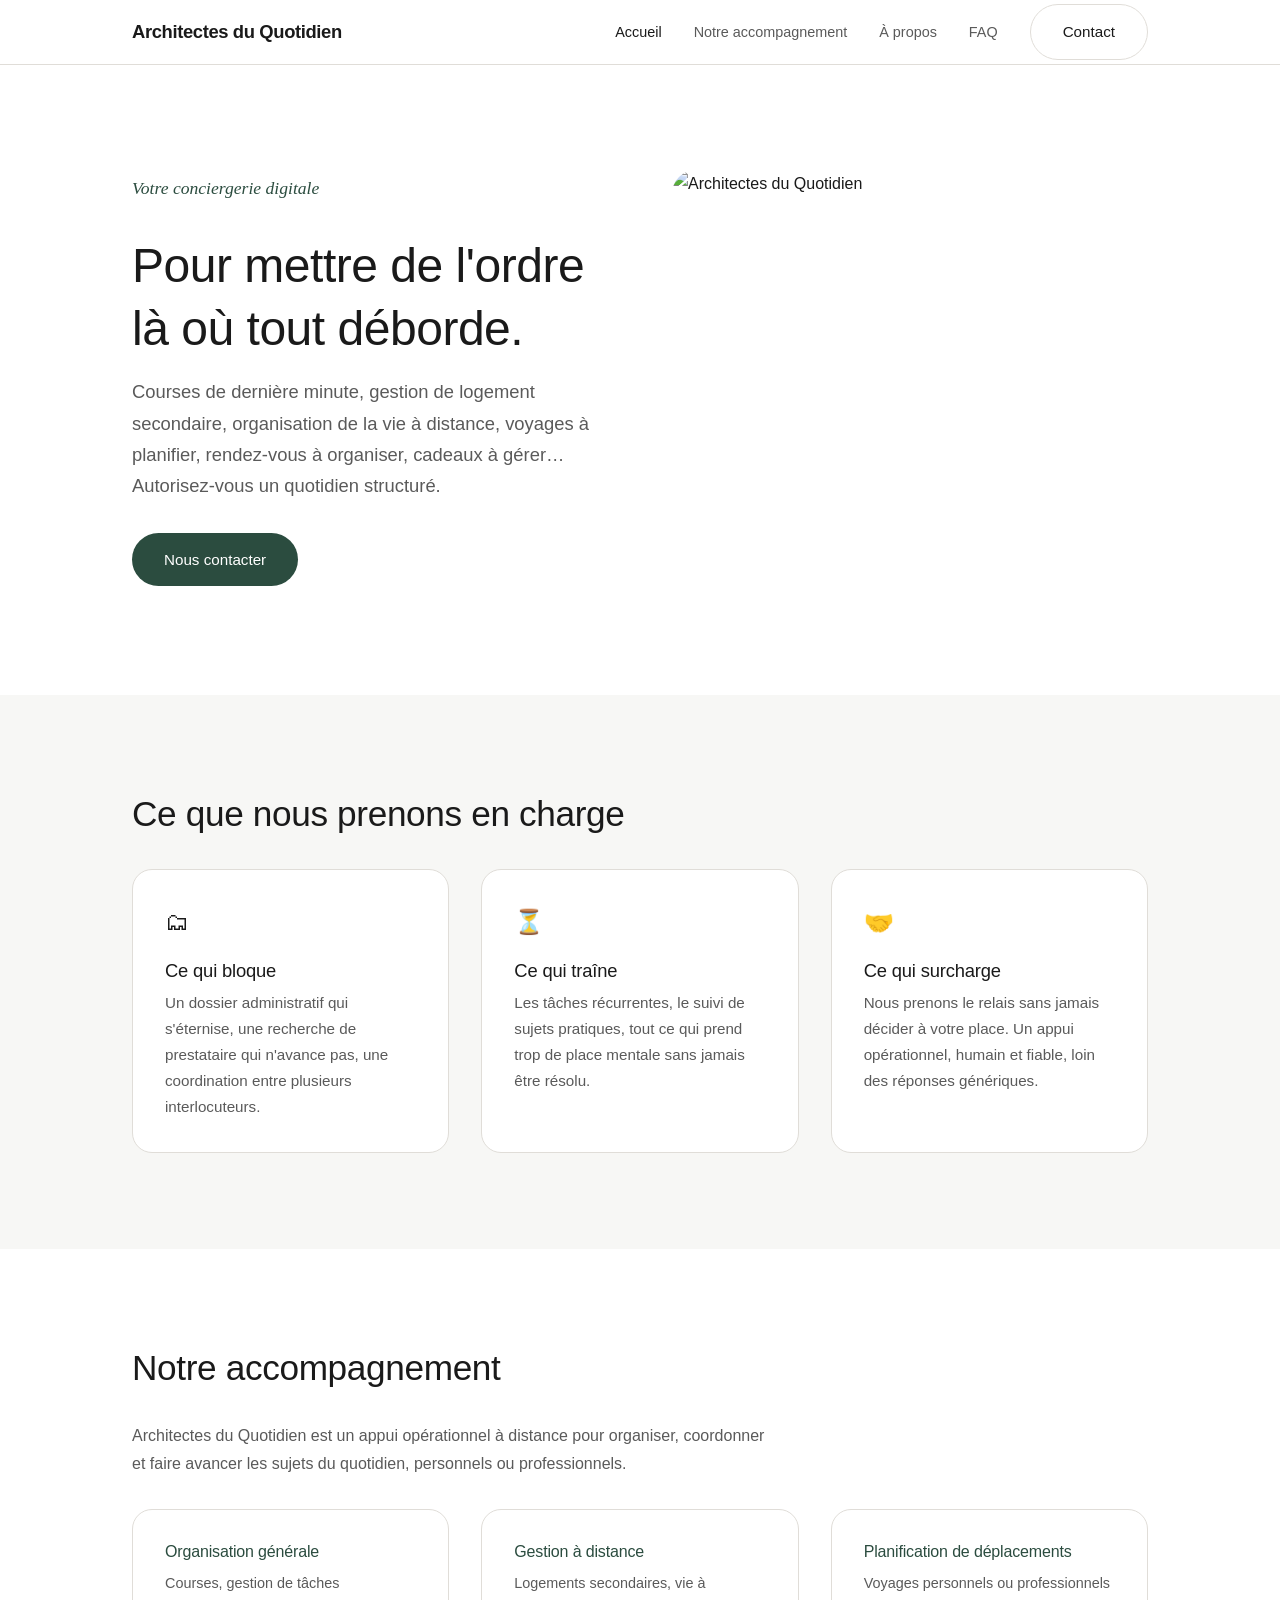
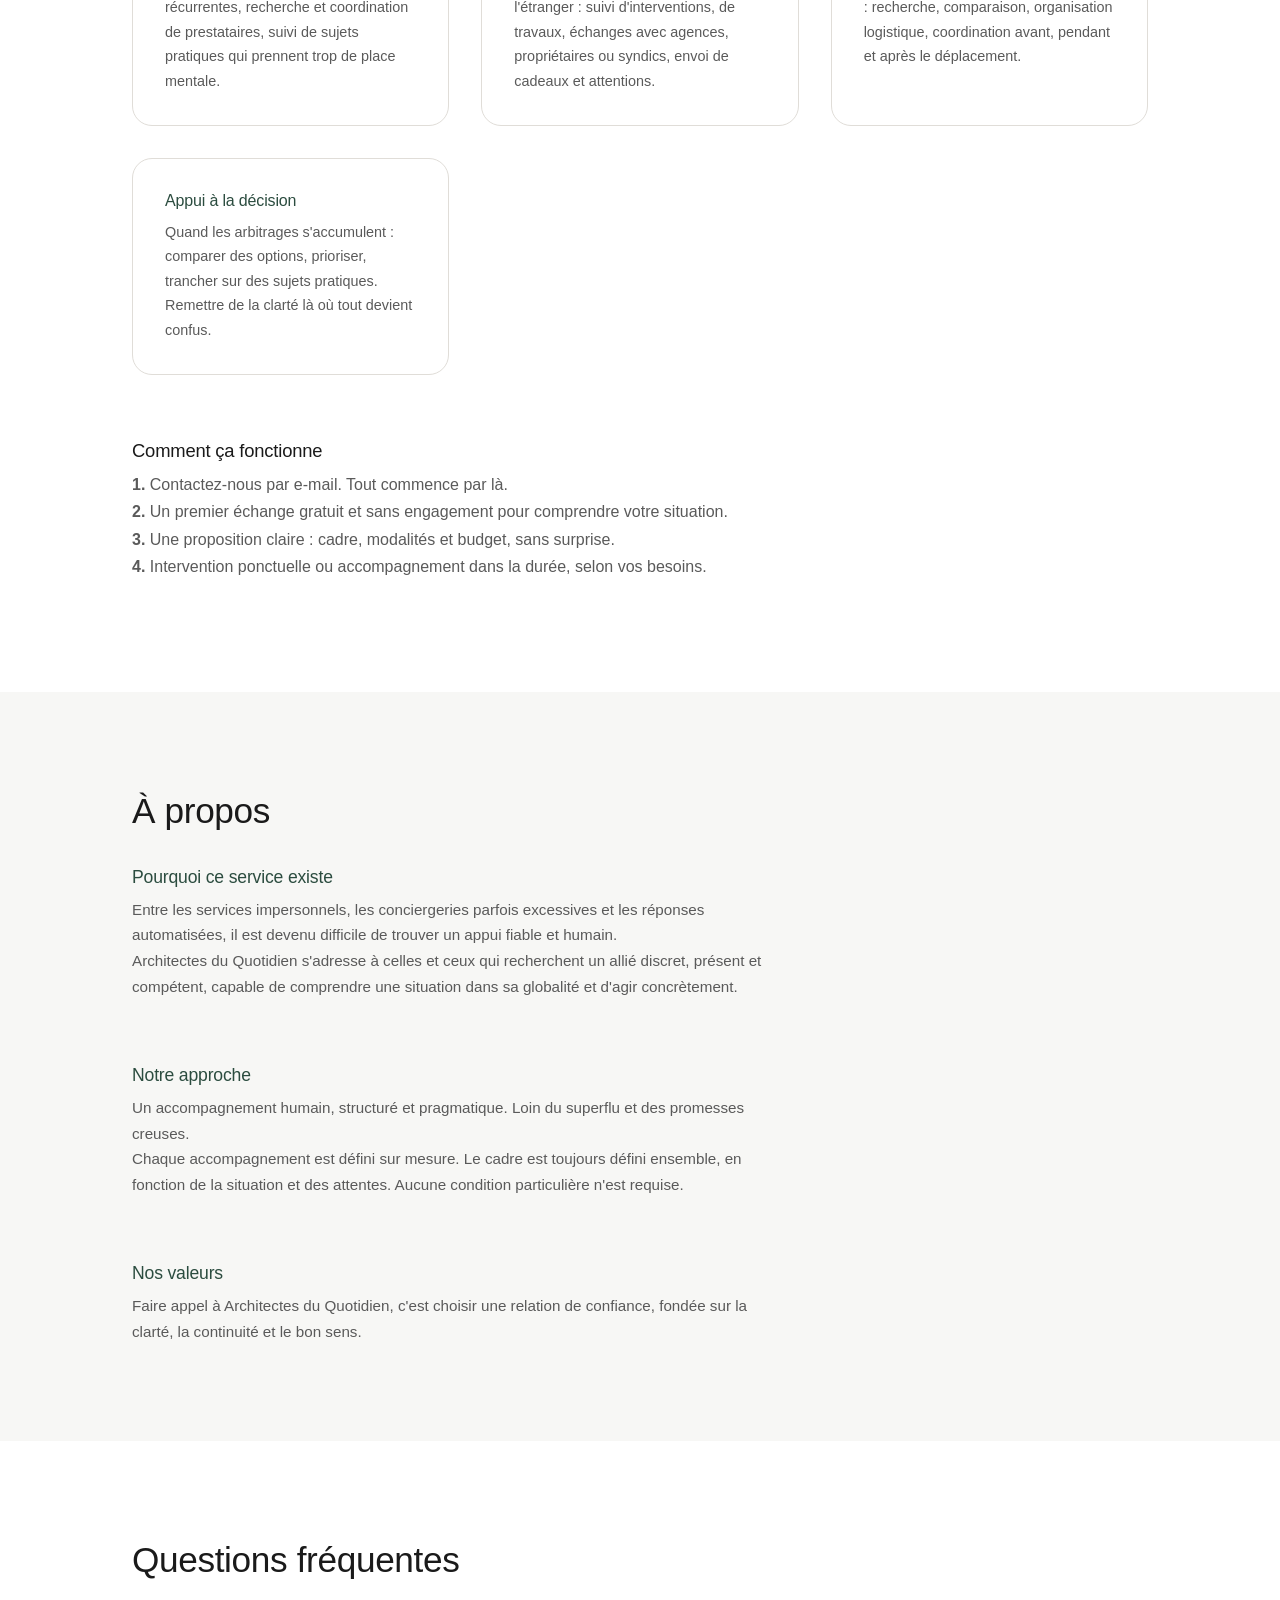
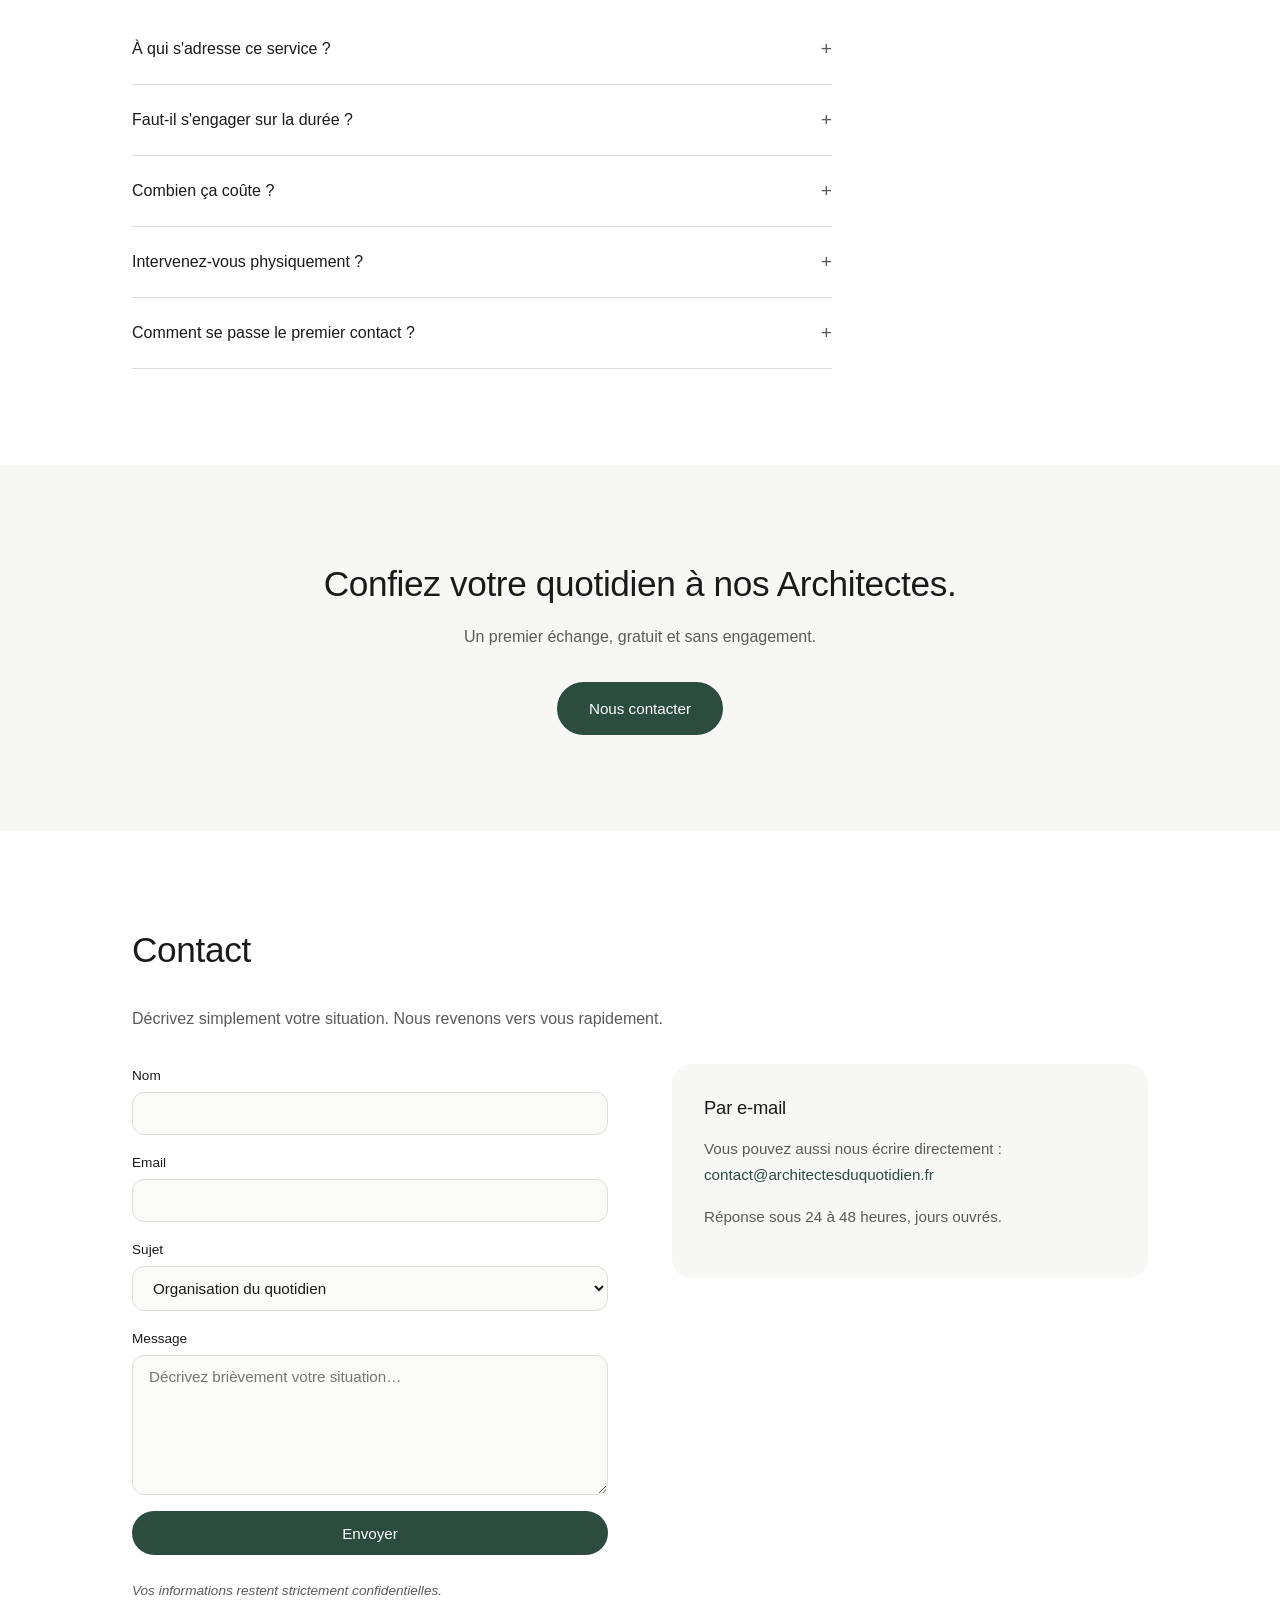
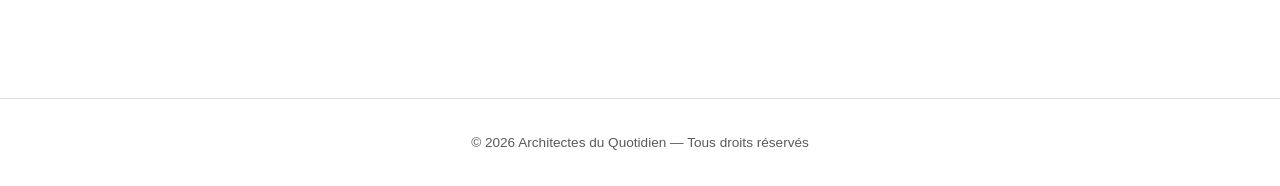
==== commit c44c331d: "style: image hero identique au site original Co-authored-by: Copilot <223556219+Copilot@users.norepl" ====
--- a/index.html
+++ b/index.html
@@ -57,8 +57,8 @@
       </div>
       <img
         class="hero-image"
-        src="https://images.unsplash.com/photo-1506905925346-21bda4d32df4?w=800&q=80"
-        alt="Paysage lumineux et apaisant"
+        src="https://images.squarespace-cdn.com/content/v1/694962c9899eda73db2a4a0b/de0b71c7-e634-4d4b-b452-566c6ac117c5/Screenshot+2025-12-23+at+16.39.14.png"
+        alt="Architectes du Quotidien"
         loading="eager"
       >
     </div>
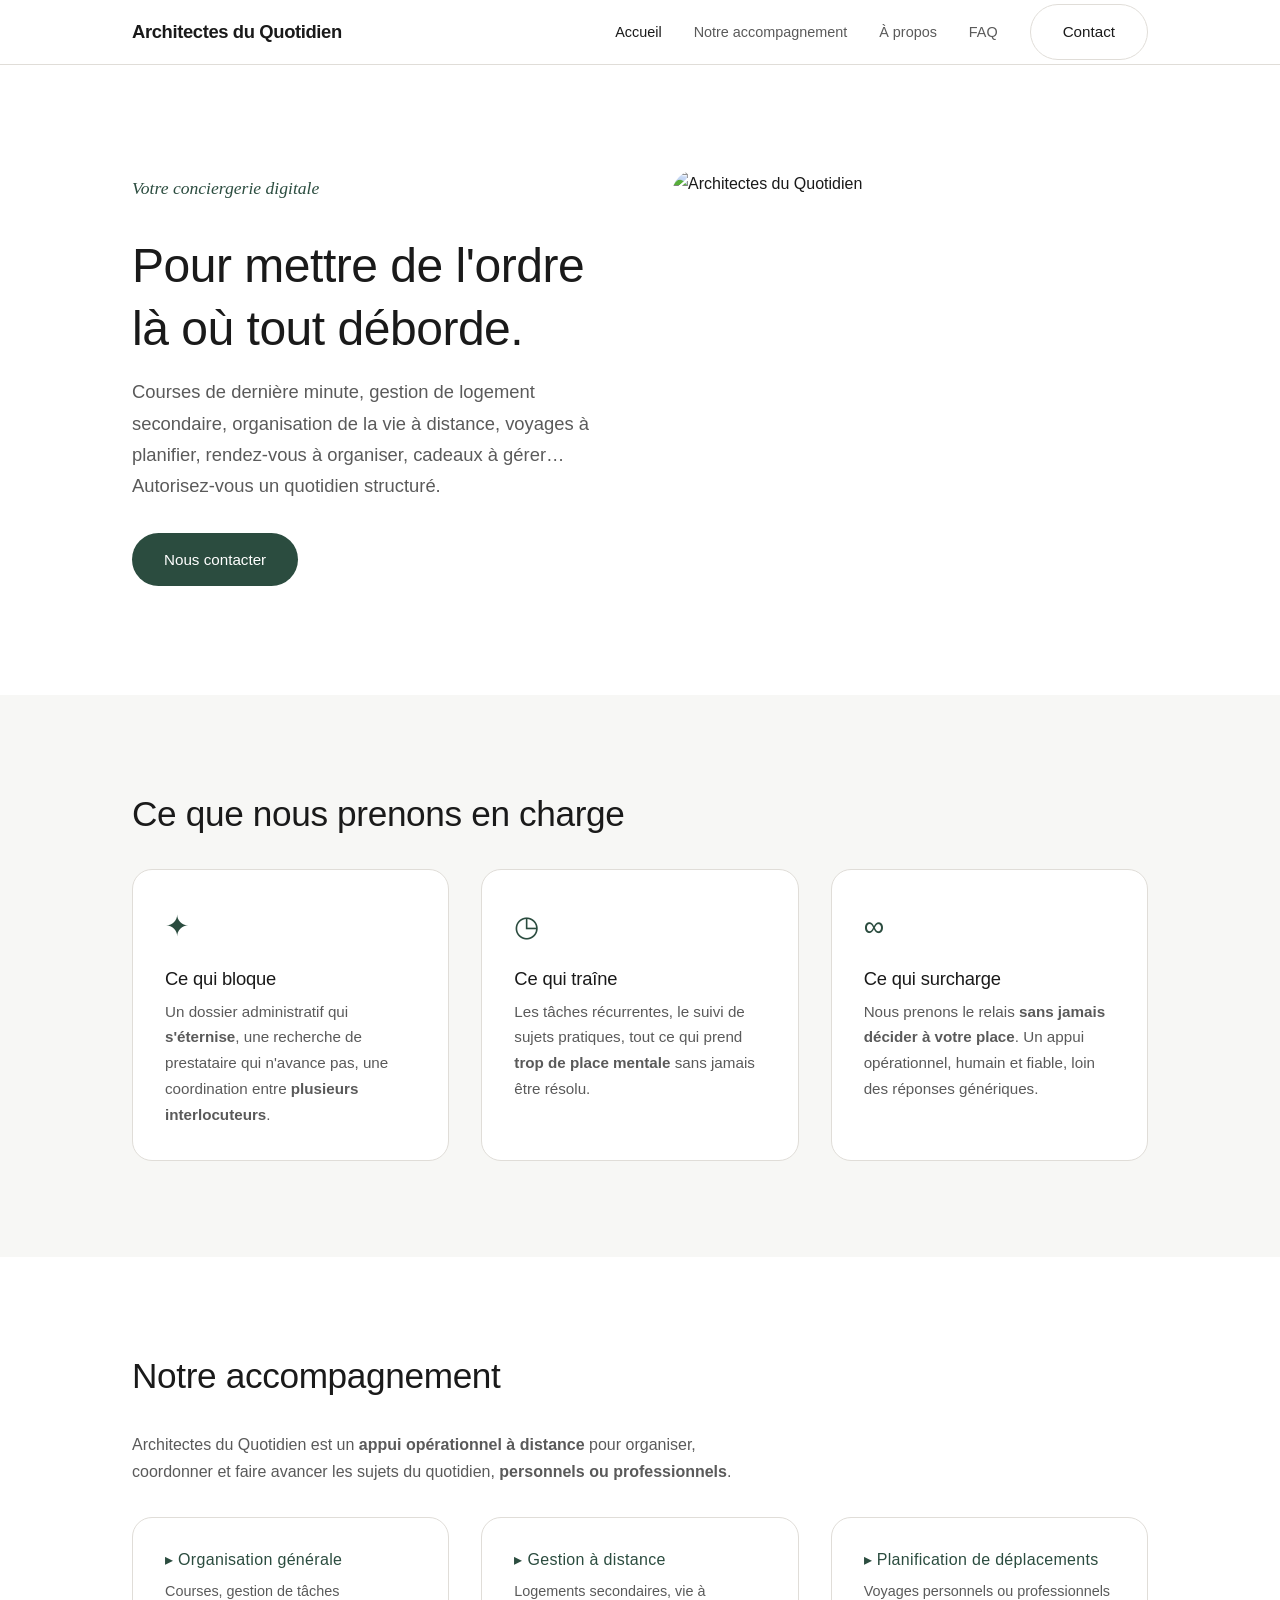
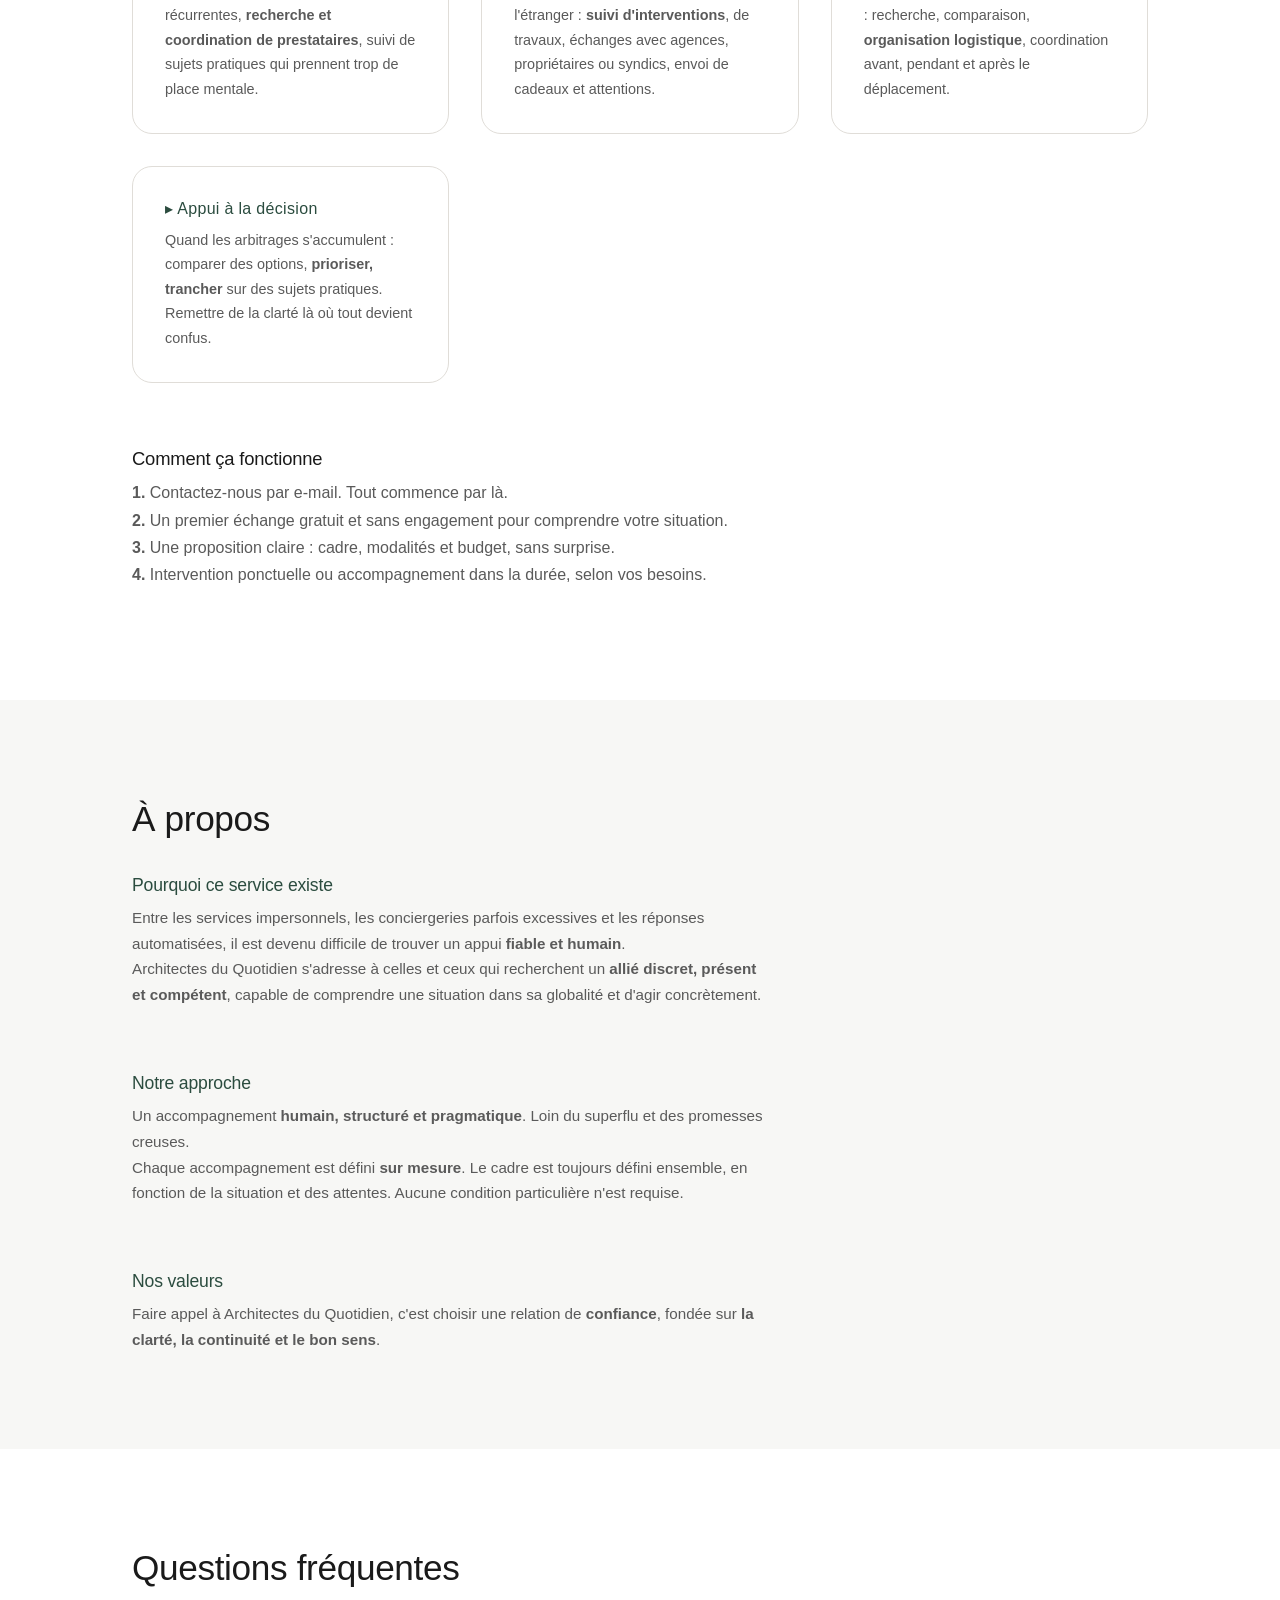
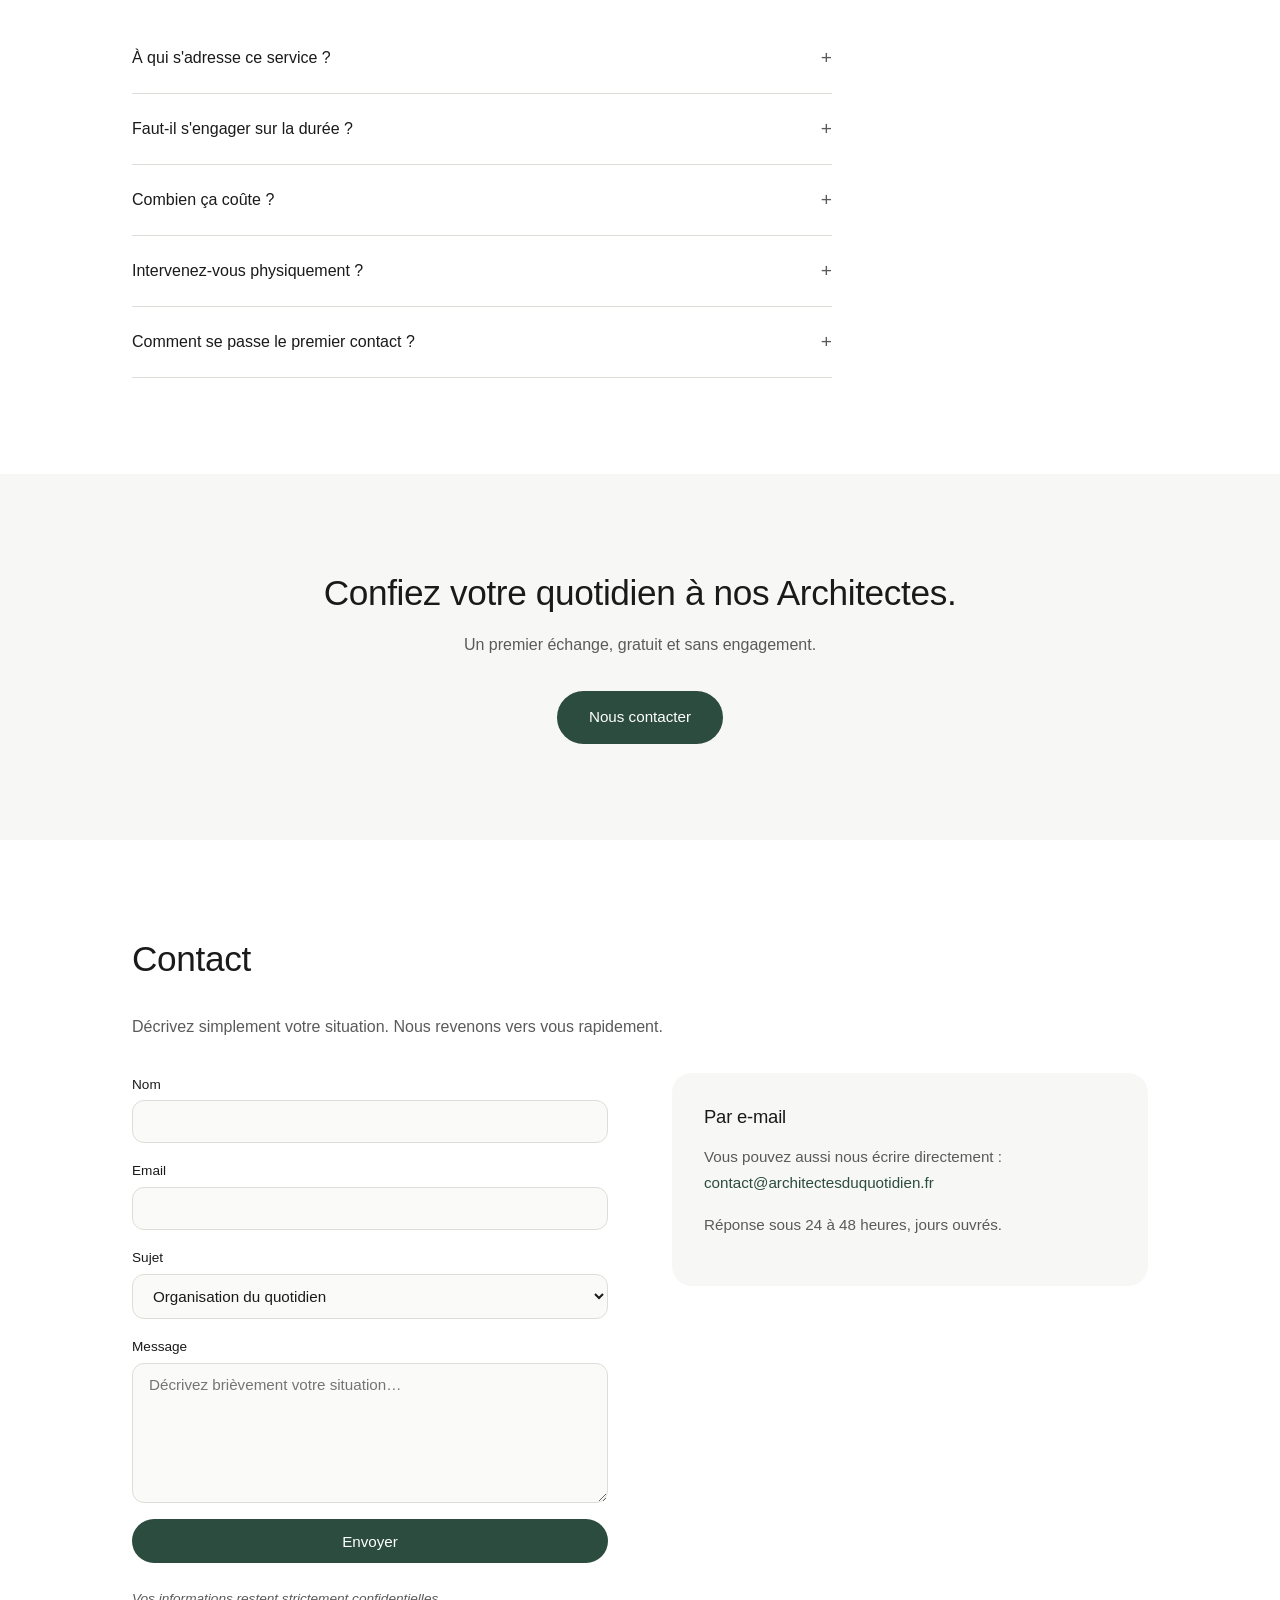
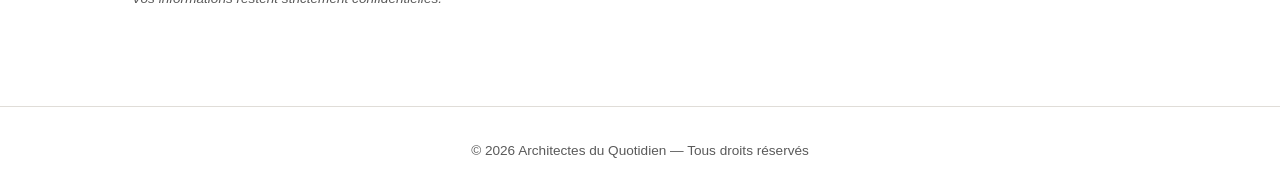
==== commit 2088b55a: "style: emojis → emoticons, mots clés en gras, texte plus vivant Co-authored-by: Copilot <223556219+C" ====
--- a/index.html
+++ b/index.html
@@ -70,26 +70,26 @@
       <h2>Ce que nous prenons en charge</h2>
       <div class="benefits-grid">
         <div class="benefit-card">
-          <div class="icon">🗂</div>
+          <div class="icon">✦</div>
           <h3>Ce qui bloque</h3>
           <p>
-            Un dossier administratif qui s'éternise, une recherche de prestataire qui n'avance pas,
-            une coordination entre plusieurs interlocuteurs.
+            Un dossier administratif qui <strong>s'éternise</strong>, une recherche de prestataire qui n'avance pas,
+            une coordination entre <strong>plusieurs interlocuteurs</strong>.
           </p>
         </div>
         <div class="benefit-card">
-          <div class="icon">⏳</div>
+          <div class="icon">◷</div>
           <h3>Ce qui traîne</h3>
           <p>
             Les tâches récurrentes, le suivi de sujets pratiques,
-            tout ce qui prend trop de place mentale sans jamais être résolu.
+            tout ce qui prend <strong>trop de place mentale</strong> sans jamais être résolu.
           </p>
         </div>
         <div class="benefit-card">
-          <div class="icon">🤝</div>
+          <div class="icon">∞</div>
           <h3>Ce qui surcharge</h3>
           <p>
-            Nous prenons le relais sans jamais décider à votre place.
+            Nous prenons le relais <strong>sans jamais décider à votre place</strong>.
             Un appui opérationnel, humain et fiable, loin des réponses génériques.
           </p>
         </div>
@@ -102,36 +102,36 @@
     <div class="container">
       <h2>Notre accompagnement</h2>
       <p>
-        Architectes du Quotidien est un appui opérationnel à distance pour organiser,
-        coordonner et faire avancer les sujets du quotidien, personnels ou professionnels.
+        Architectes du Quotidien est un <strong>appui opérationnel à distance</strong> pour organiser,
+        coordonner et faire avancer les sujets du quotidien, <strong>personnels ou professionnels</strong>.
       </p>
 
       <div class="use-cases">
         <div class="use-case">
-          <h3>Organisation générale</h3>
-          <p>
-            Courses, gestion de tâches récurrentes, recherche et coordination de prestataires,
+          <h3>▸ Organisation générale</h3>
+          <p>
+            Courses, gestion de tâches récurrentes, <strong>recherche et coordination de prestataires</strong>,
             suivi de sujets pratiques qui prennent trop de place mentale.
           </p>
         </div>
         <div class="use-case">
-          <h3>Gestion à distance</h3>
-          <p>
-            Logements secondaires, vie à l'étranger : suivi d'interventions, de travaux,
+          <h3>▸ Gestion à distance</h3>
+          <p>
+            Logements secondaires, vie à l'étranger : <strong>suivi d'interventions</strong>, de travaux,
             échanges avec agences, propriétaires ou syndics, envoi de cadeaux et attentions.
           </p>
         </div>
         <div class="use-case">
-          <h3>Planification de déplacements</h3>
-          <p>
-            Voyages personnels ou professionnels : recherche, comparaison, organisation logistique,
+          <h3>▸ Planification de déplacements</h3>
+          <p>
+            Voyages personnels ou professionnels : recherche, comparaison, <strong>organisation logistique</strong>,
             coordination avant, pendant et après le déplacement.
           </p>
         </div>
         <div class="use-case">
-          <h3>Appui à la décision</h3>
-          <p>
-            Quand les arbitrages s'accumulent : comparer des options, prioriser, trancher
+          <h3>▸ Appui à la décision</h3>
+          <p>
+            Quand les arbitrages s'accumulent : comparer des options, <strong>prioriser, trancher</strong>
             sur des sujets pratiques. Remettre de la clarté là où tout devient confus.
           </p>
         </div>
@@ -158,20 +158,20 @@
           <h3>Pourquoi ce service existe</h3>
           <p>
             Entre les services impersonnels, les conciergeries parfois excessives et les réponses automatisées,
-            il est devenu difficile de trouver un appui fiable et humain.
-          </p>
-          <p>
-            Architectes du Quotidien s'adresse à celles et ceux qui recherchent un allié discret,
-            présent et compétent, capable de comprendre une situation dans sa globalité et d'agir concrètement.
+            il est devenu difficile de trouver un appui <strong>fiable et humain</strong>.
+          </p>
+          <p>
+            Architectes du Quotidien s'adresse à celles et ceux qui recherchent un <strong>allié discret,
+            présent et compétent</strong>, capable de comprendre une situation dans sa globalité et d'agir concrètement.
           </p>
         </div>
         <div class="about-block">
           <h3>Notre approche</h3>
           <p>
-            Un accompagnement humain, structuré et pragmatique. Loin du superflu et des promesses creuses.
-          </p>
-          <p>
-            Chaque accompagnement est défini sur mesure.
+            Un accompagnement <strong>humain, structuré et pragmatique</strong>. Loin du superflu et des promesses creuses.
+          </p>
+          <p>
+            Chaque accompagnement est défini <strong>sur mesure</strong>.
             Le cadre est toujours défini ensemble, en fonction de la situation et des attentes.
             Aucune condition particulière n'est requise.
           </p>
@@ -179,8 +179,8 @@
         <div class="about-block">
           <h3>Nos valeurs</h3>
           <p>
-            Faire appel à Architectes du Quotidien, c'est choisir une relation de confiance,
-            fondée sur la clarté, la continuité et le bon sens.
+            Faire appel à Architectes du Quotidien, c'est choisir une relation de <strong>confiance</strong>,
+            fondée sur <strong>la clarté, la continuité et le bon sens</strong>.
           </p>
         </div>
       </div>
--- a/css/style.css
+++ b/css/style.css
@@ -270,8 +270,9 @@
 }
 
 .benefit-card .icon {
-  font-size: 1.5rem;
+  font-size: 1.8rem;
   margin-bottom: var(--space-sm);
+  color: var(--color-accent);
 }
 
 .benefit-card h3 {
@@ -303,6 +304,7 @@
 .use-case h3 {
   color: var(--color-accent);
   font-size: 1rem;
+  letter-spacing: 0.02em;
 }
 
 .use-case p {
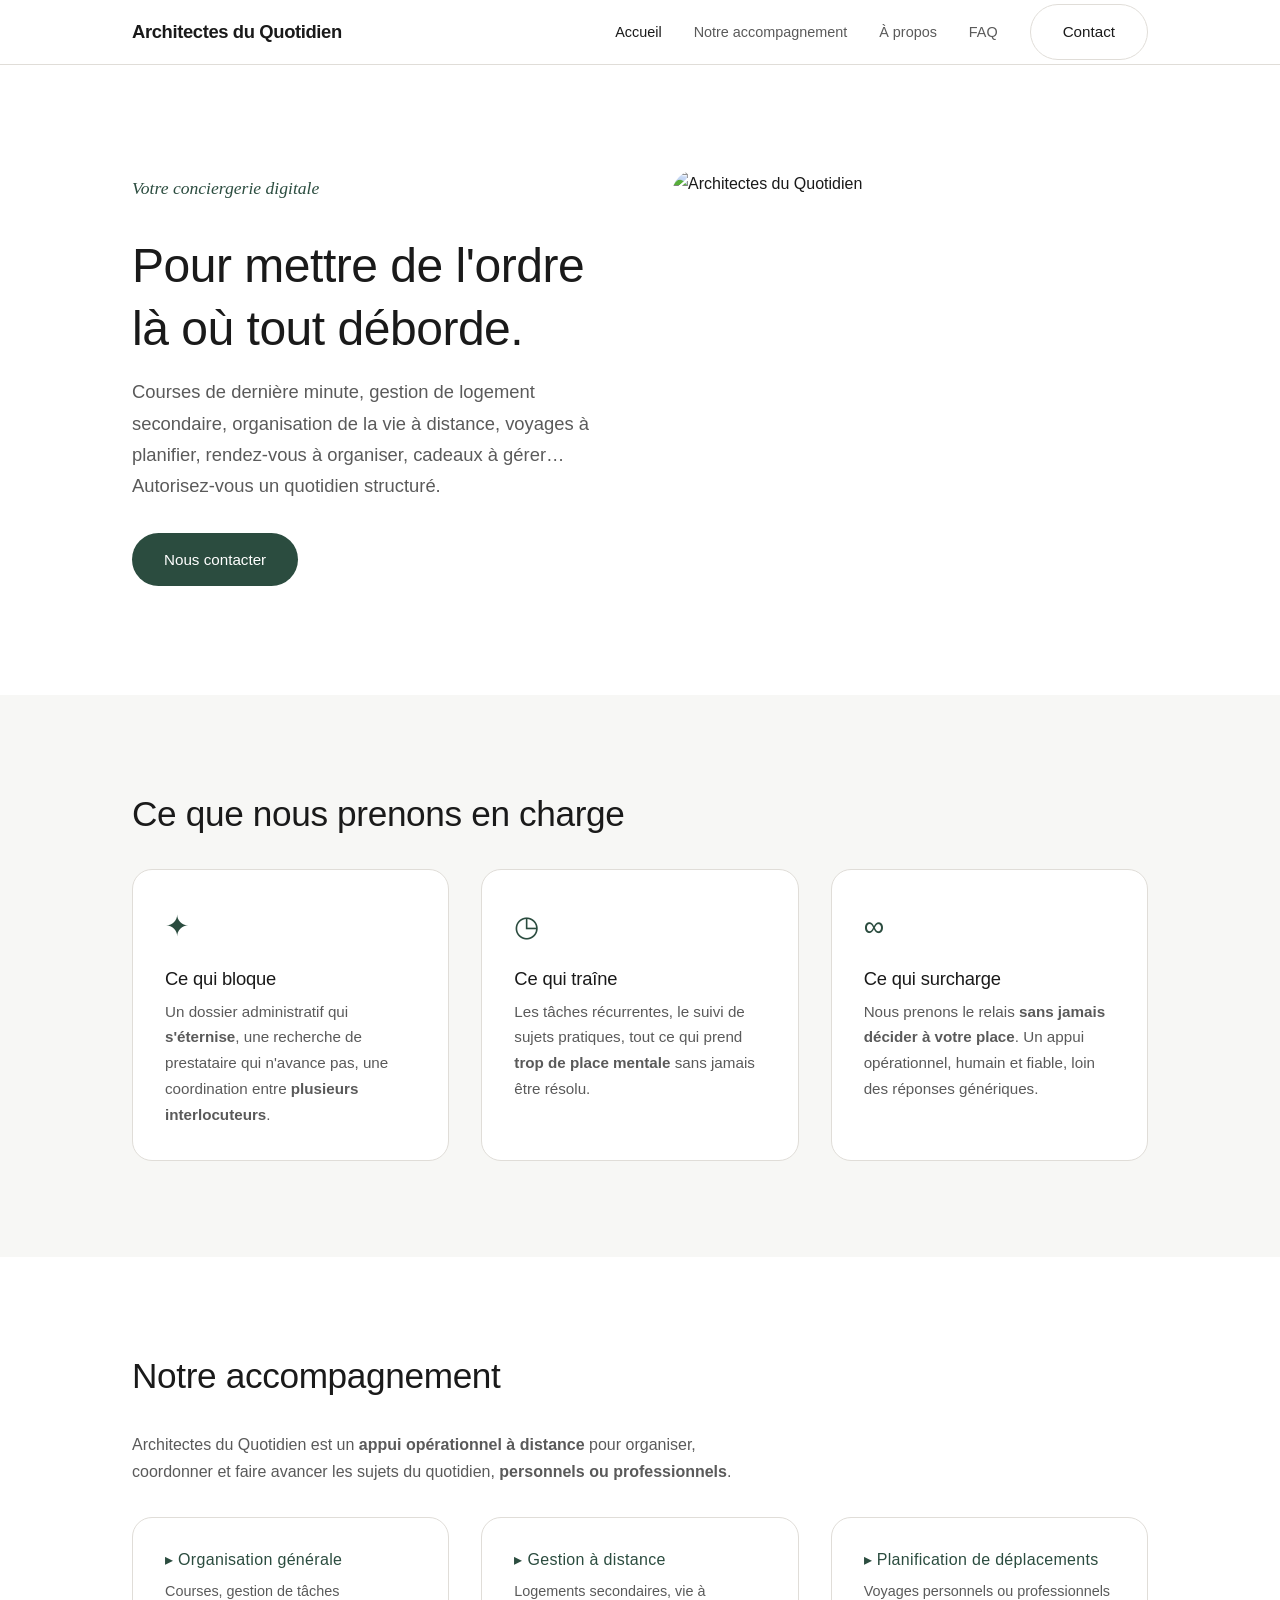
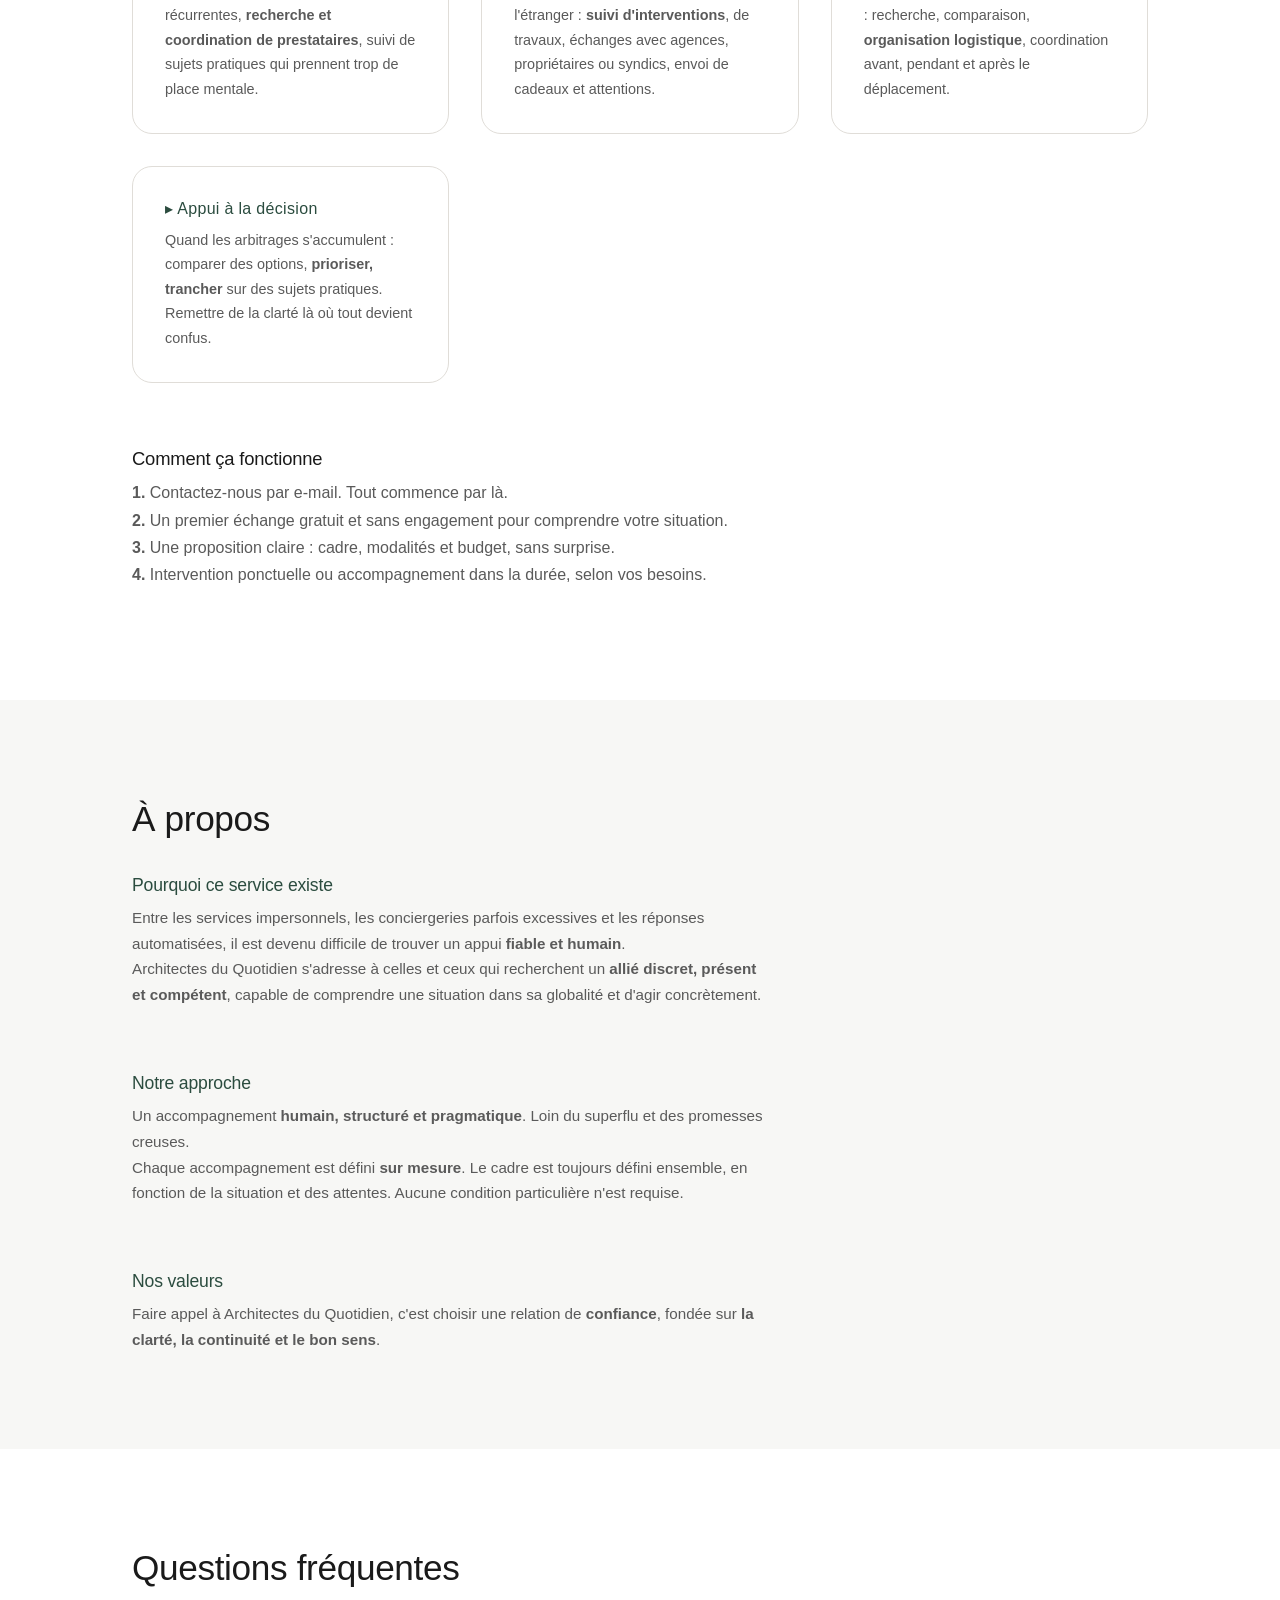
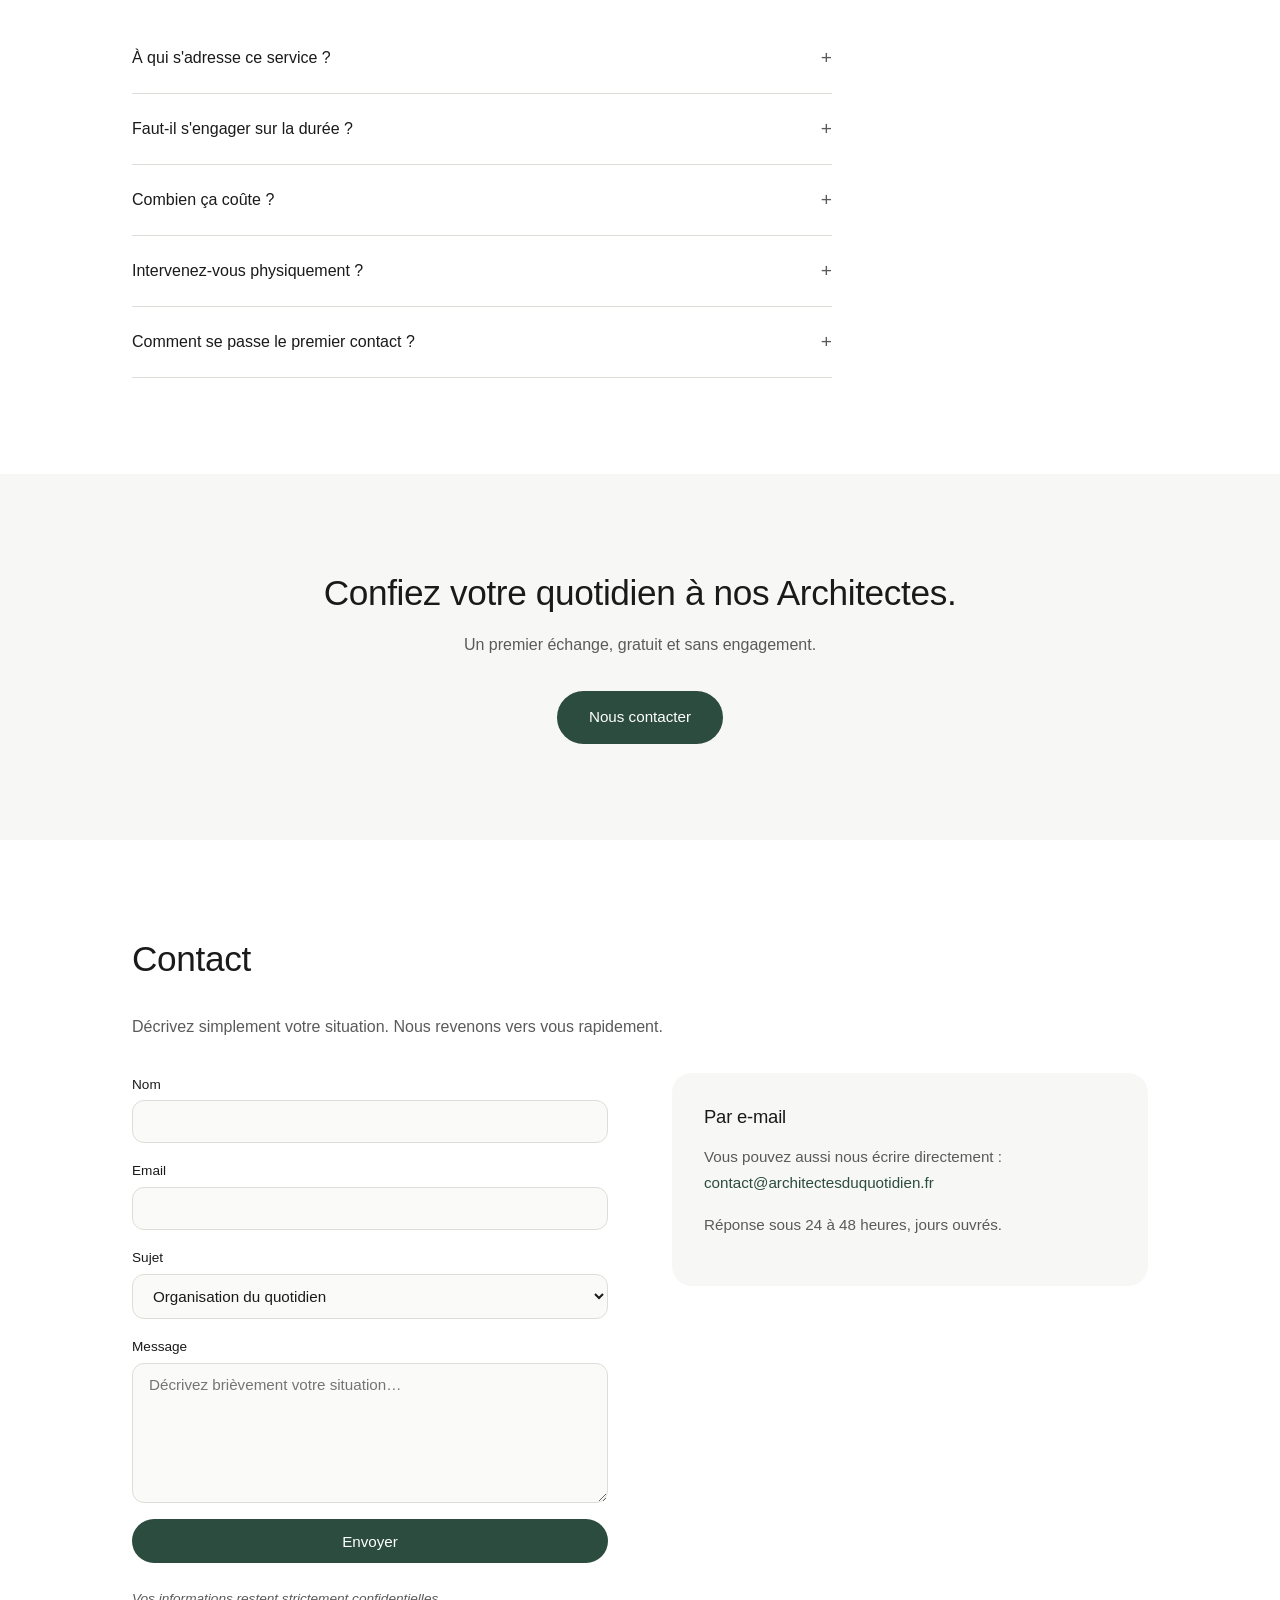
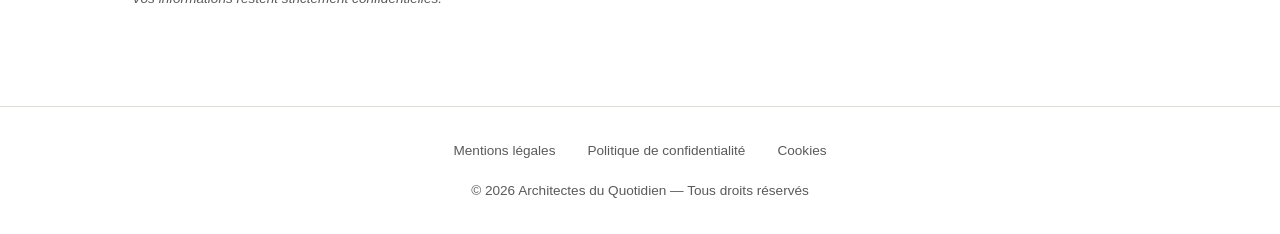
==== commit 9bb740f3: "feat: ajout mentions légales, confidentialité et cookies + footer mis à jour Co-authored-by: Copilot" ====
--- a/index.html
+++ b/index.html
@@ -295,6 +295,11 @@
   <!-- ==================== FOOTER ==================== -->
   <footer>
     <div class="container">
+      <div class="footer-links">
+        <a href="mentions-legales.html">Mentions légales</a>
+        <a href="confidentialite.html">Politique de confidentialité</a>
+        <a href="cookies.html">Cookies</a>
+      </div>
       <p>&copy; 2026 Architectes du Quotidien — Tous droits réservés</p>
     </div>
   </footer>
--- a/css/style.css
+++ b/css/style.css
@@ -565,10 +565,72 @@
   text-align: center;
 }
 
+.footer-links {
+  display: flex;
+  justify-content: center;
+  gap: var(--space-md);
+  margin-bottom: var(--space-sm);
+  flex-wrap: wrap;
+}
+
+.footer-links a {
+  font-size: 0.85rem;
+  color: var(--color-text-light);
+}
+
+.footer-links a:hover {
+  color: var(--color-accent);
+}
+
 footer p {
   font-size: 0.85rem;
   color: var(--color-text-light);
   max-width: none;
+}
+
+/* ============================================
+   LEGAL PAGES
+   ============================================ */
+
+.legal-page {
+  padding: var(--space-xl) 0;
+  min-height: 60vh;
+}
+
+.legal-page h1 {
+  margin-bottom: var(--space-sm);
+}
+
+.legal-page .legal-intro {
+  font-size: 1.05rem;
+  margin-bottom: var(--space-lg);
+}
+
+.legal-page h3 {
+  color: var(--color-text);
+  margin-top: var(--space-md);
+  margin-bottom: var(--space-xs);
+}
+
+.legal-page p {
+  margin-bottom: var(--space-sm);
+}
+
+.legal-page ul {
+  list-style: none;
+  padding: 0;
+  margin-bottom: var(--space-sm);
+}
+
+.legal-page li {
+  padding: 0.3rem 0;
+  color: var(--color-text-light);
+  font-size: 0.95rem;
+}
+
+.legal-page li::before {
+  content: "— ";
+  color: var(--color-accent);
 }
 
 /* ============================================
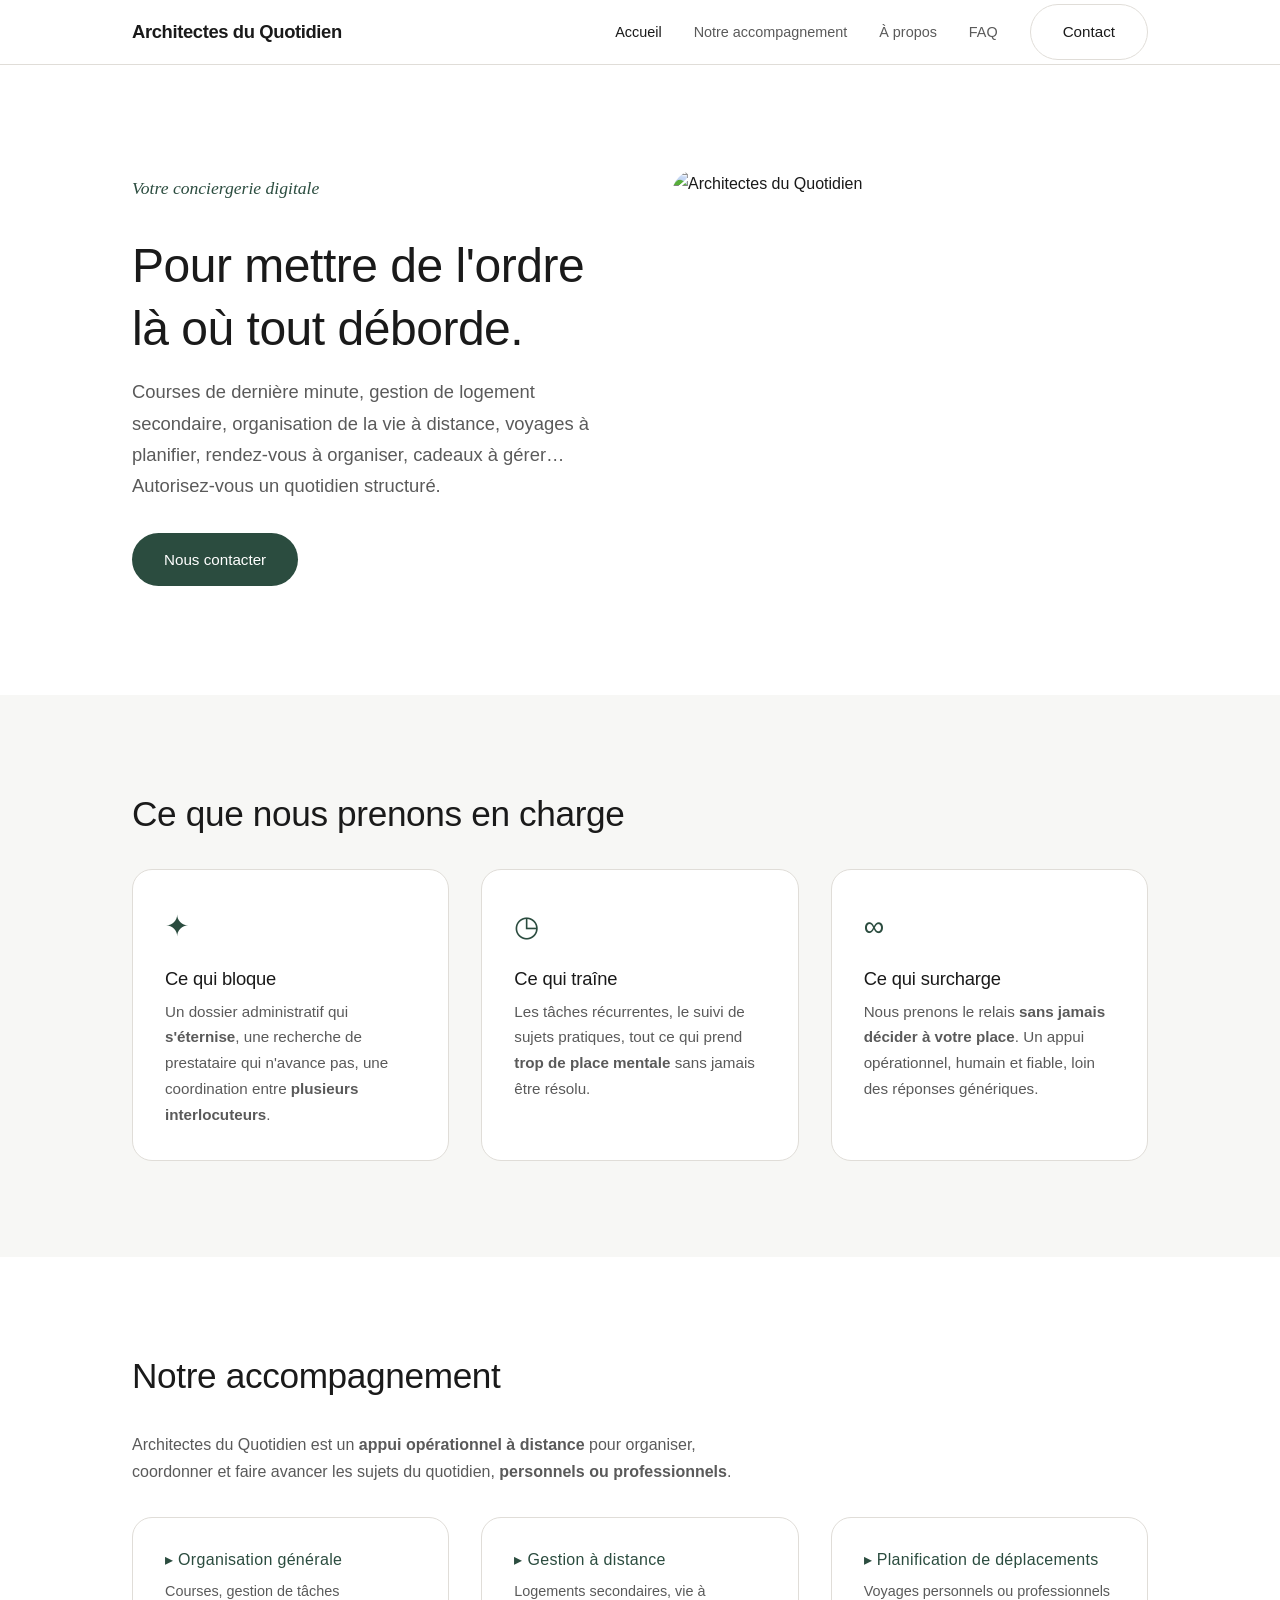
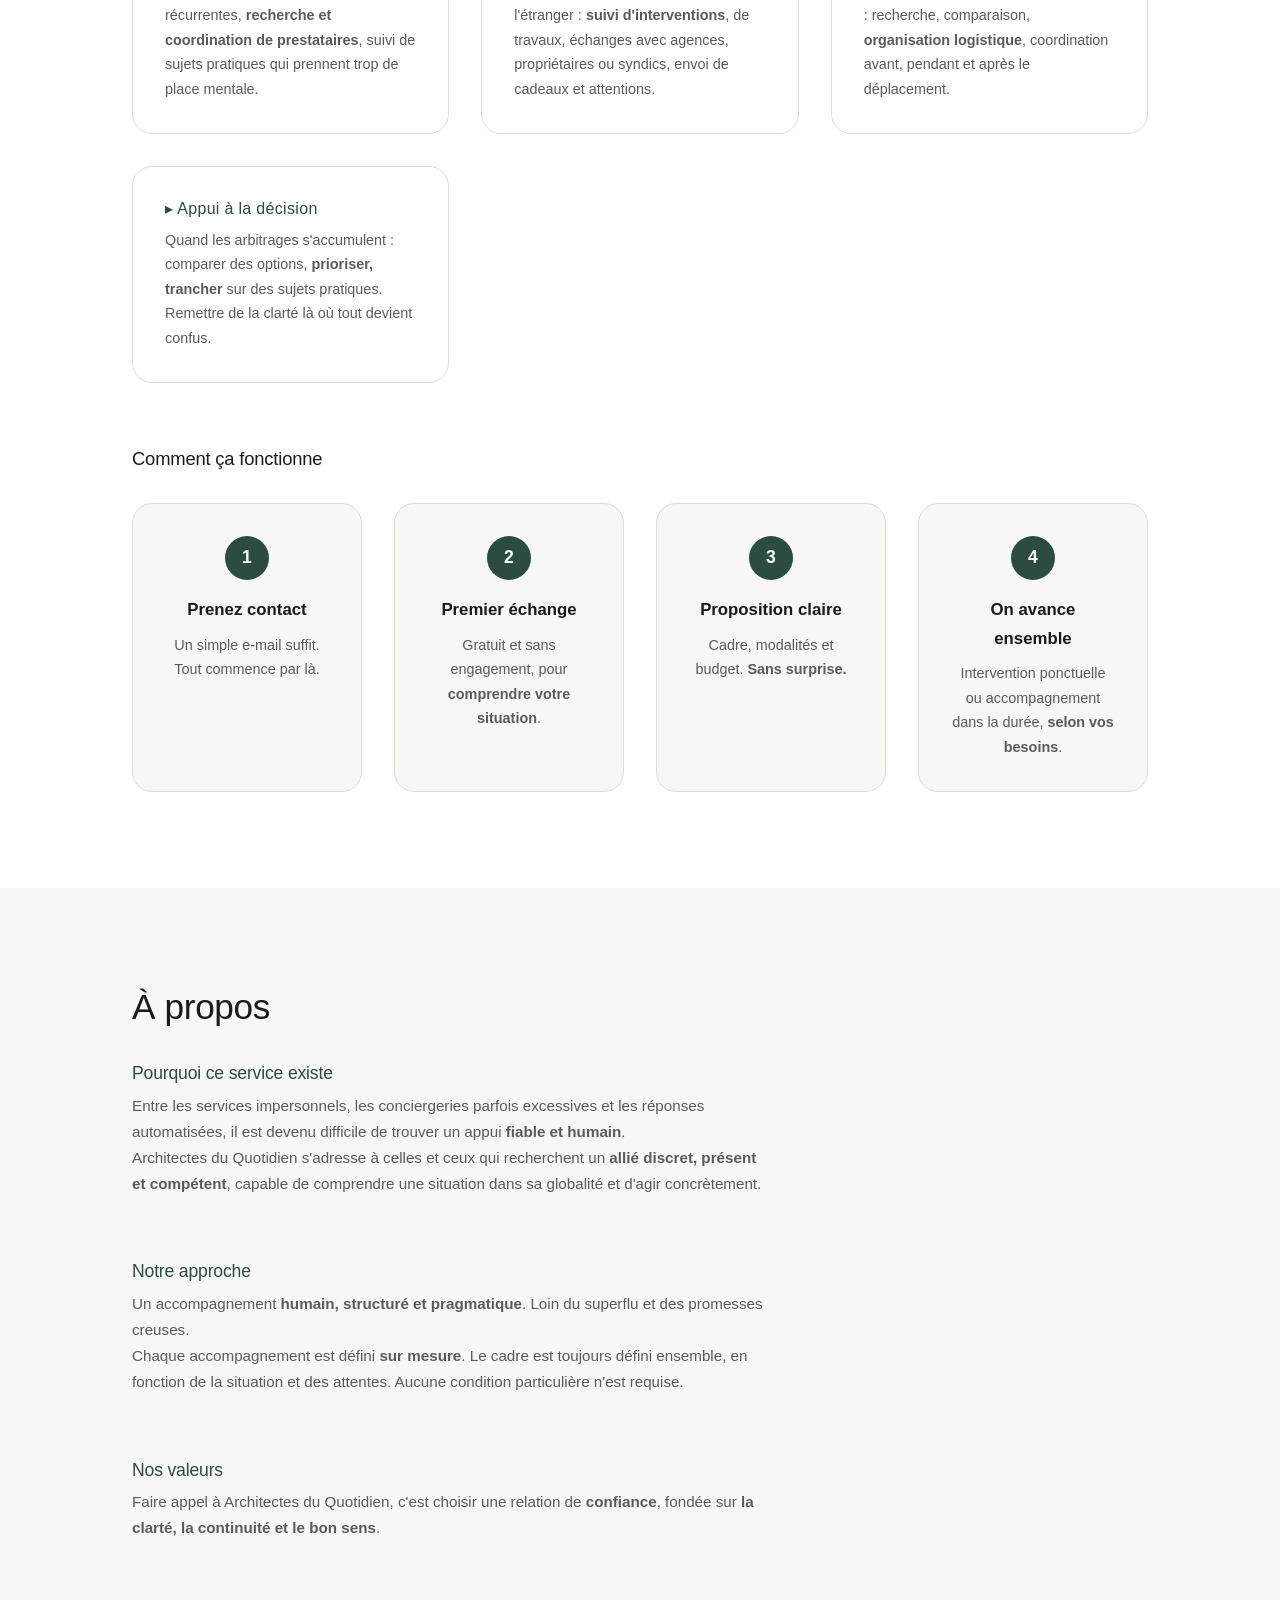
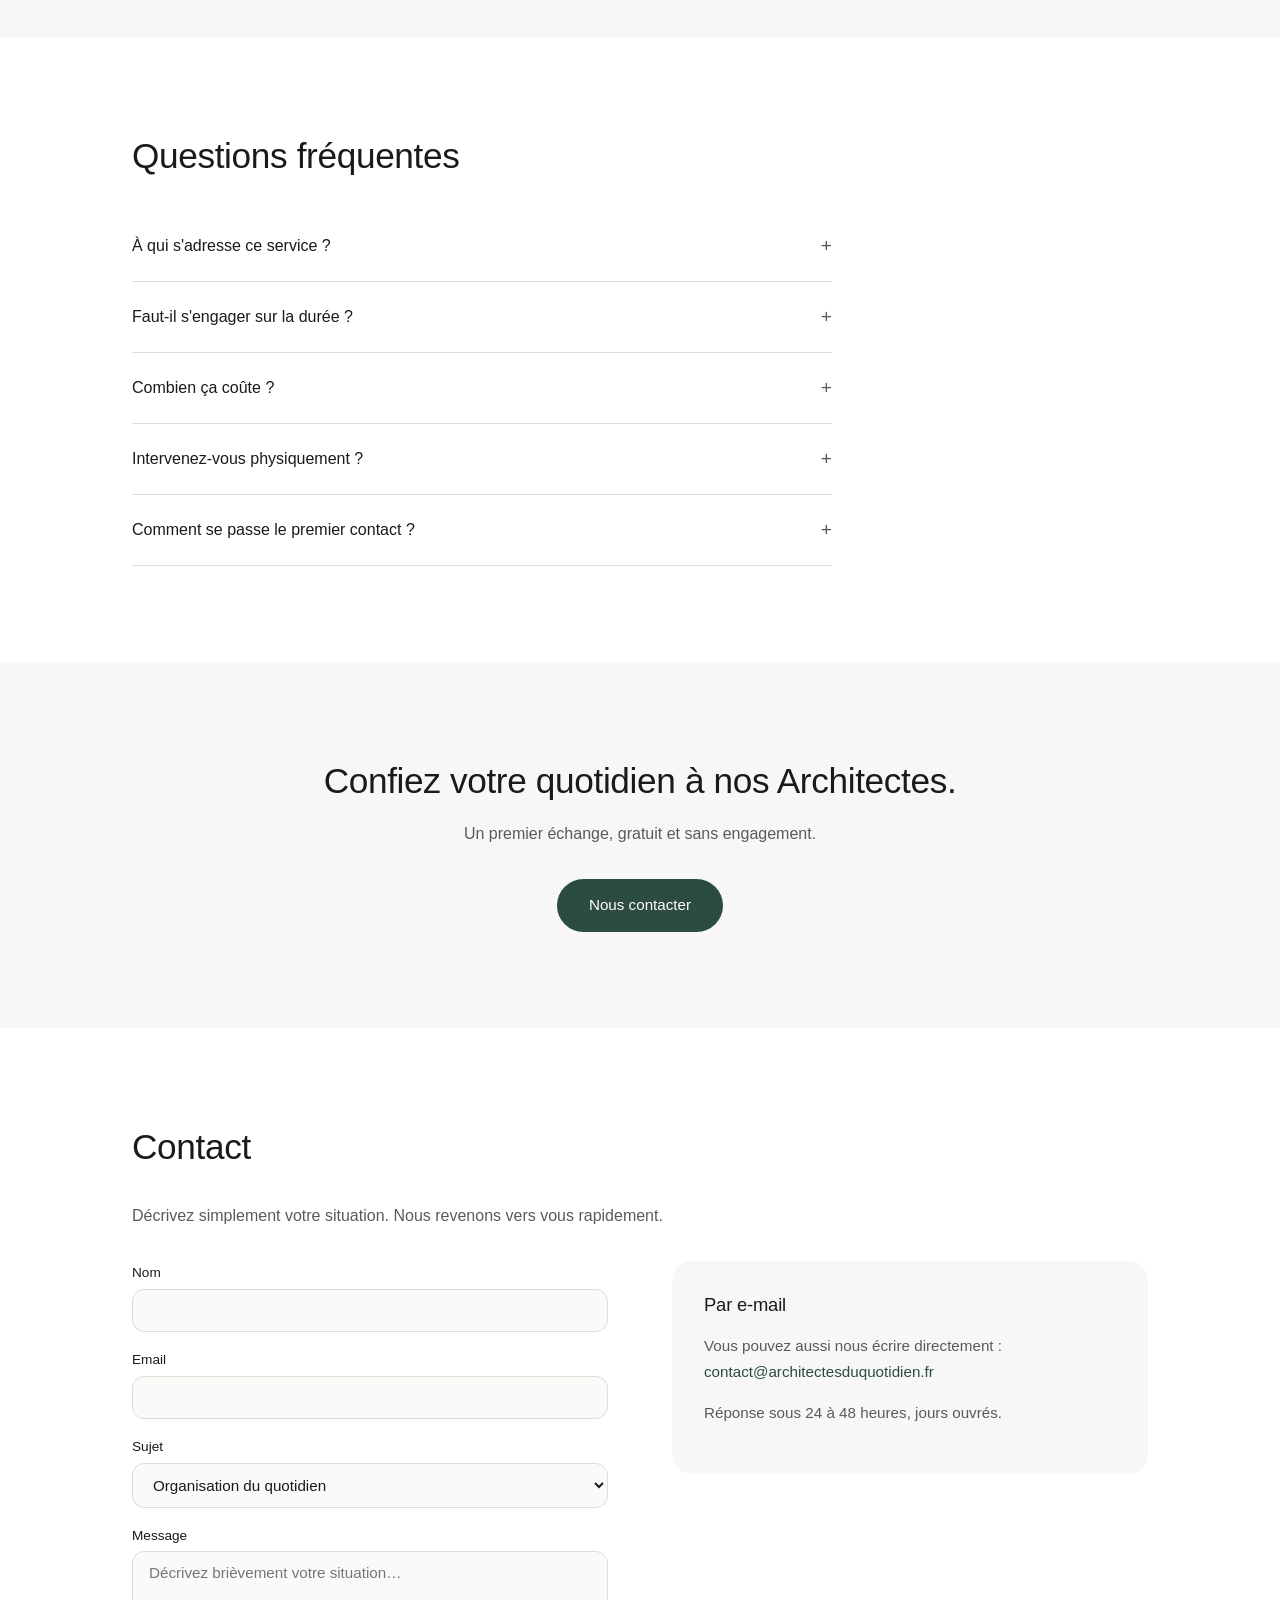
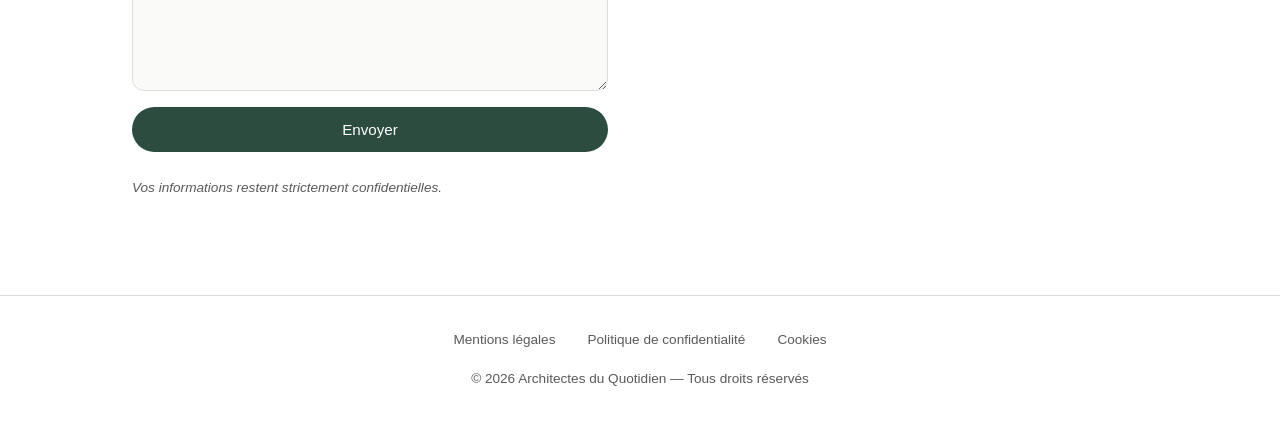
==== commit 6e2a4e10: "style: section étapes en cartes numérotées avec pastilles Co-authored-by: Copilot <223556219+Copilot" ====
--- a/index.html
+++ b/index.html
@@ -139,12 +139,28 @@
 
       <div class="modalites">
         <h3>Comment ça fonctionne</h3>
-        <p>
-          <strong>1.</strong> Contactez-nous par e-mail. Tout commence par là.<br>
-          <strong>2.</strong> Un premier échange gratuit et sans engagement pour comprendre votre situation.<br>
-          <strong>3.</strong> Une proposition claire : cadre, modalités et budget, sans surprise.<br>
-          <strong>4.</strong> Intervention ponctuelle ou accompagnement dans la durée, selon vos besoins.
-        </p>
+        <div class="steps-grid">
+          <div class="step-card">
+            <span class="step-number">1</span>
+            <h4>Prenez contact</h4>
+            <p>Un simple e-mail suffit. Tout commence par là.</p>
+          </div>
+          <div class="step-card">
+            <span class="step-number">2</span>
+            <h4>Premier échange</h4>
+            <p>Gratuit et sans engagement, pour <strong>comprendre votre situation</strong>.</p>
+          </div>
+          <div class="step-card">
+            <span class="step-number">3</span>
+            <h4>Proposition claire</h4>
+            <p>Cadre, modalités et budget. <strong>Sans surprise.</strong></p>
+          </div>
+          <div class="step-card">
+            <span class="step-number">4</span>
+            <h4>On avance ensemble</h4>
+            <p>Intervention ponctuelle ou accompagnement dans la durée, <strong>selon vos besoins</strong>.</p>
+          </div>
+        </div>
       </div>
     </div>
   </section>
--- a/css/style.css
+++ b/css/style.css
@@ -367,11 +367,50 @@
 
 .modalites {
   margin-top: var(--space-lg);
-  max-width: 640px;
-}
-
-.modalites p {
-  margin-bottom: var(--space-sm);
+}
+
+.modalites h3 {
+  margin-bottom: var(--space-md);
+}
+
+.steps-grid {
+  display: grid;
+  grid-template-columns: repeat(auto-fit, minmax(220px, 1fr));
+  gap: var(--space-md);
+}
+
+.step-card {
+  padding: var(--space-md);
+  border: 1px solid var(--color-border);
+  border-radius: 20px;
+  background: var(--color-bg-alt);
+  text-align: center;
+}
+
+.step-number {
+  display: inline-flex;
+  align-items: center;
+  justify-content: center;
+  width: 44px;
+  height: 44px;
+  border-radius: 50%;
+  background: var(--color-accent);
+  color: #fff;
+  font-size: 1.1rem;
+  font-weight: 600;
+  margin-bottom: var(--space-sm);
+}
+
+.step-card h4 {
+  font-size: 1.05rem;
+  font-weight: 600;
+  margin-bottom: var(--space-xs);
+  color: var(--color-text);
+}
+
+.step-card p {
+  font-size: 0.9rem;
+  max-width: none;
 }
 
 /* ============================================
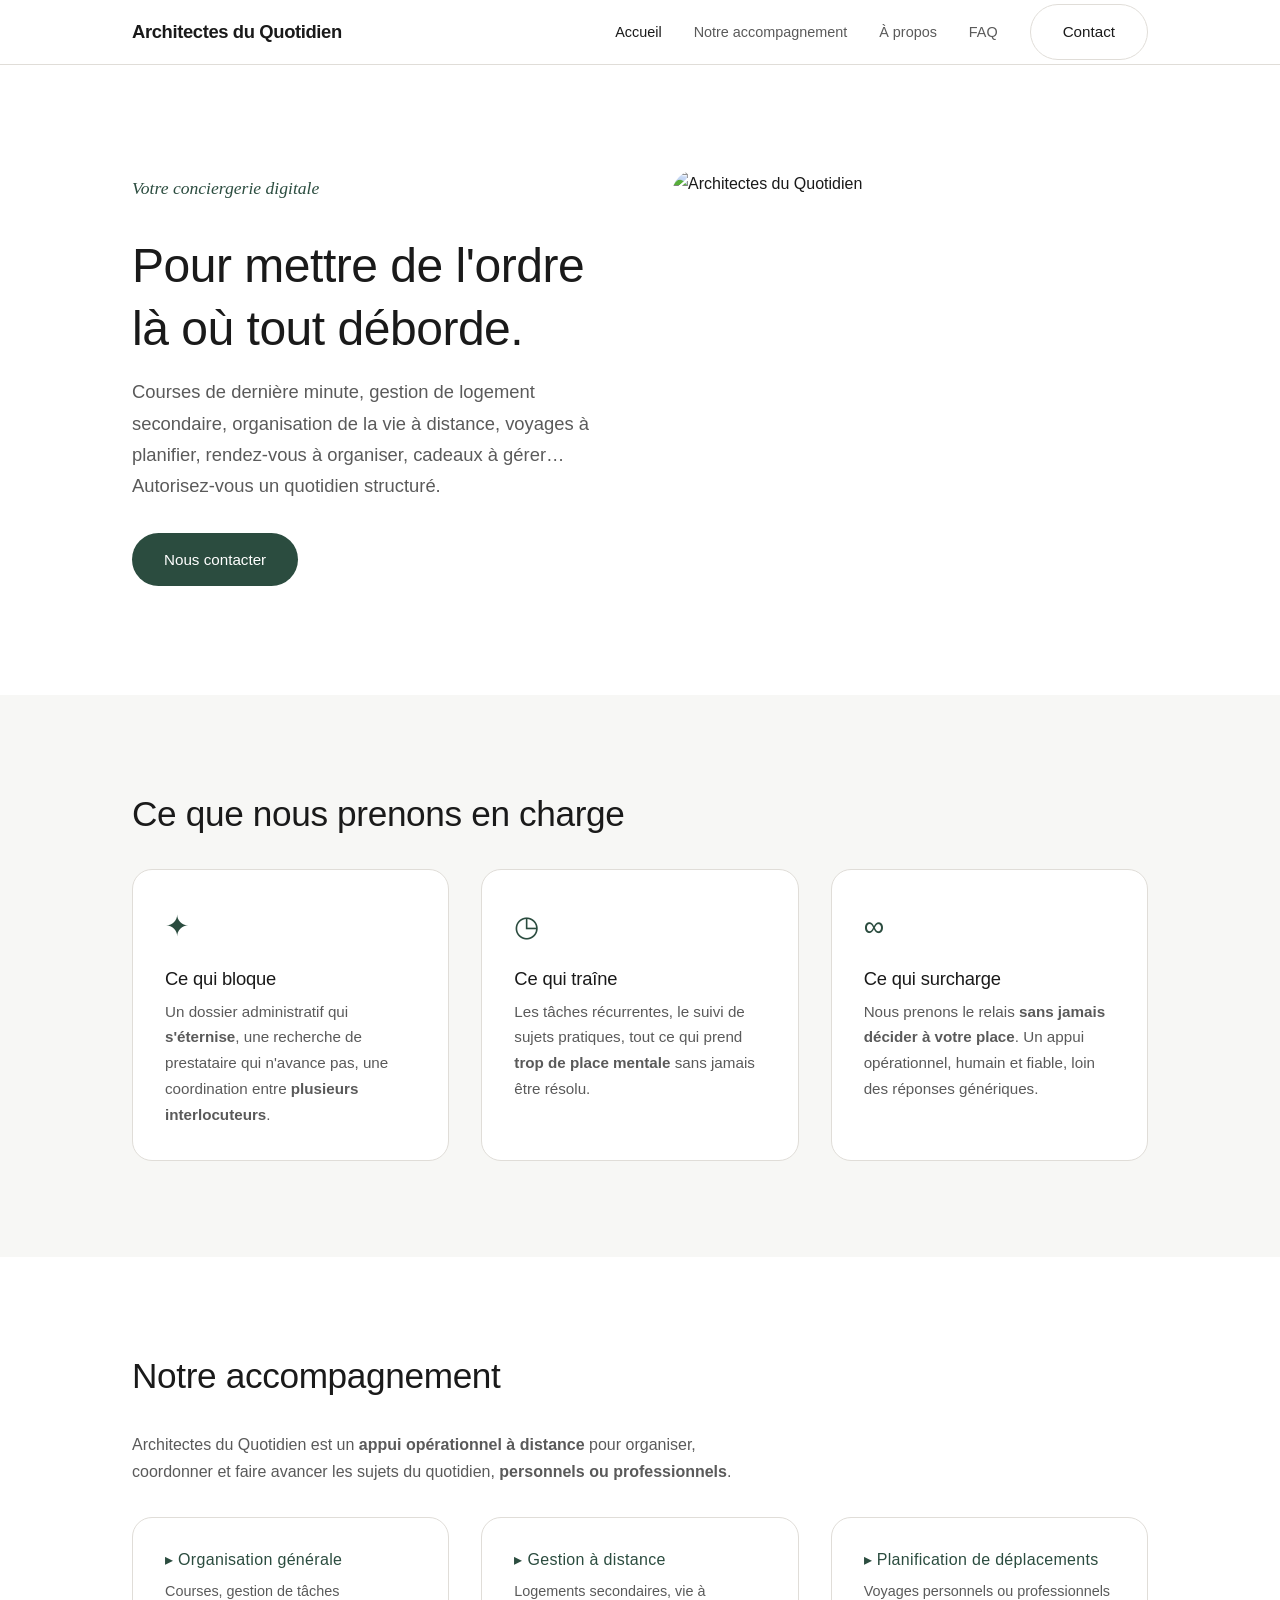
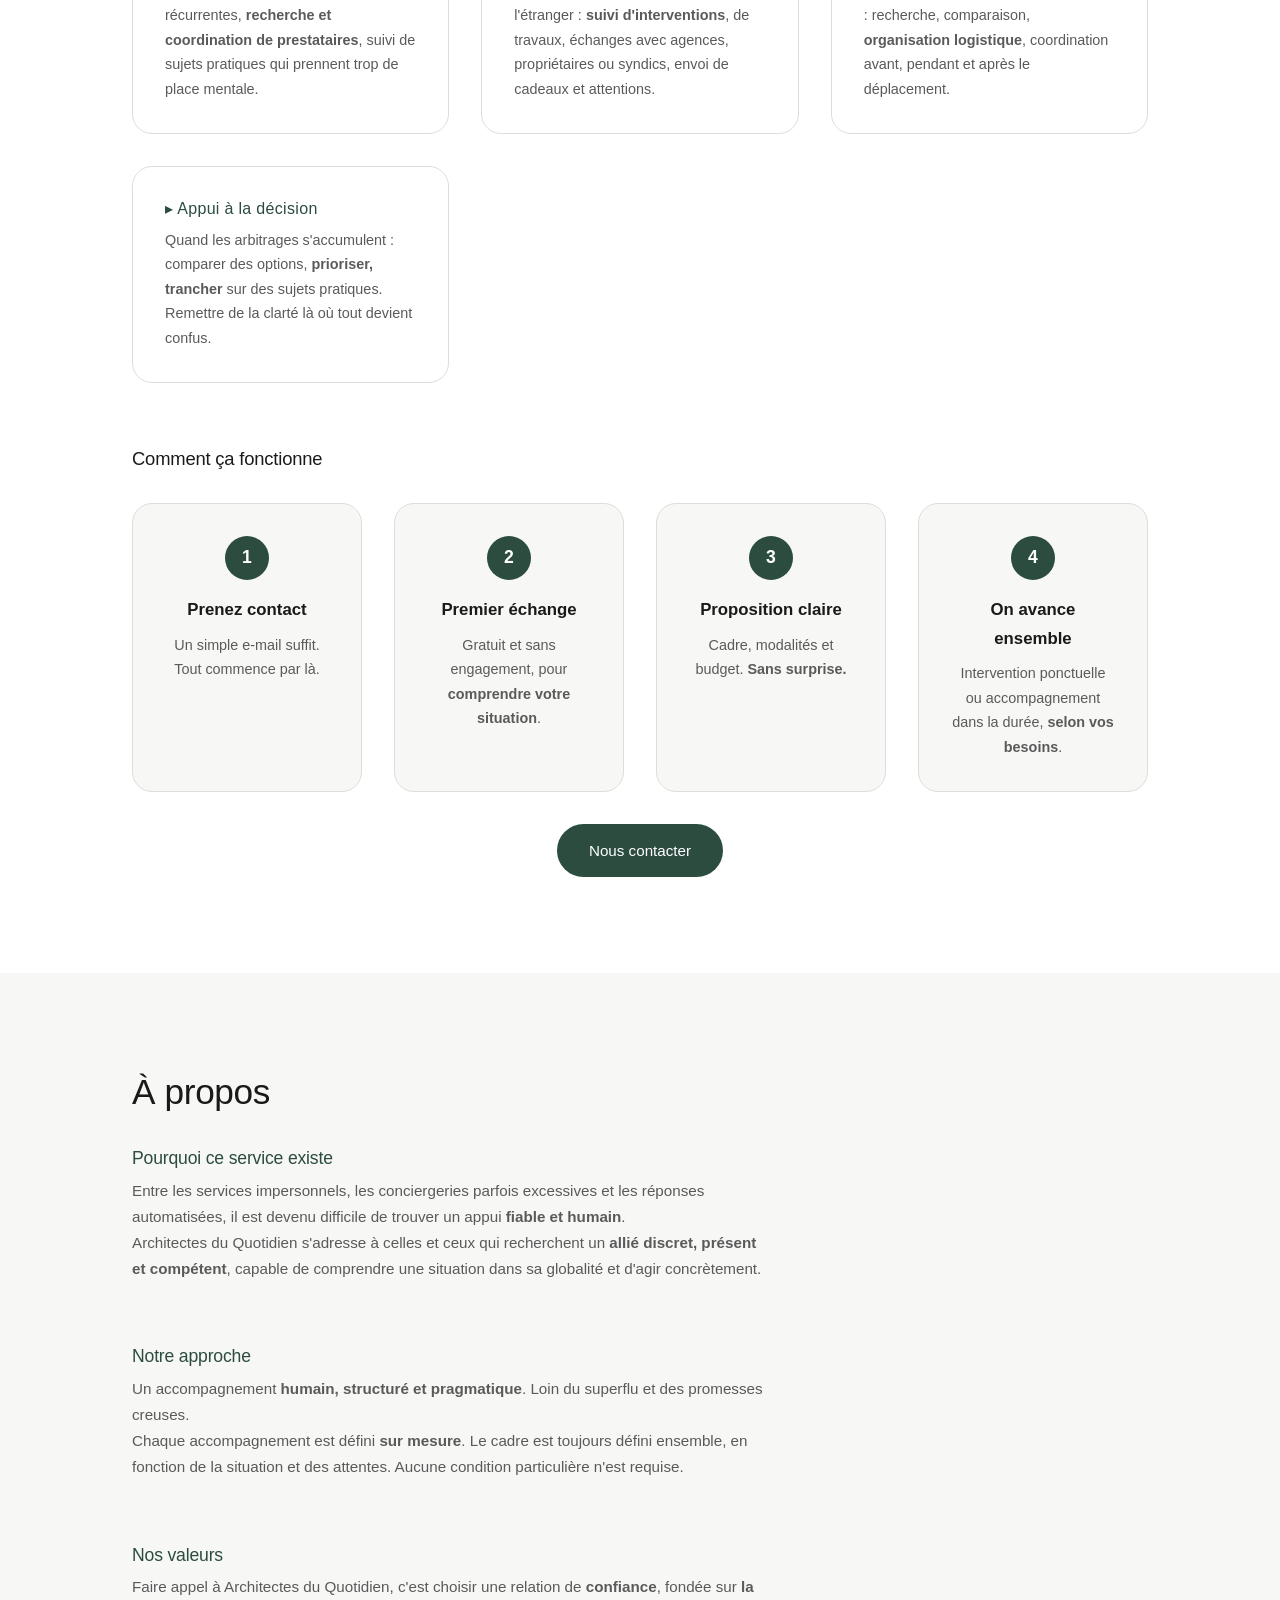
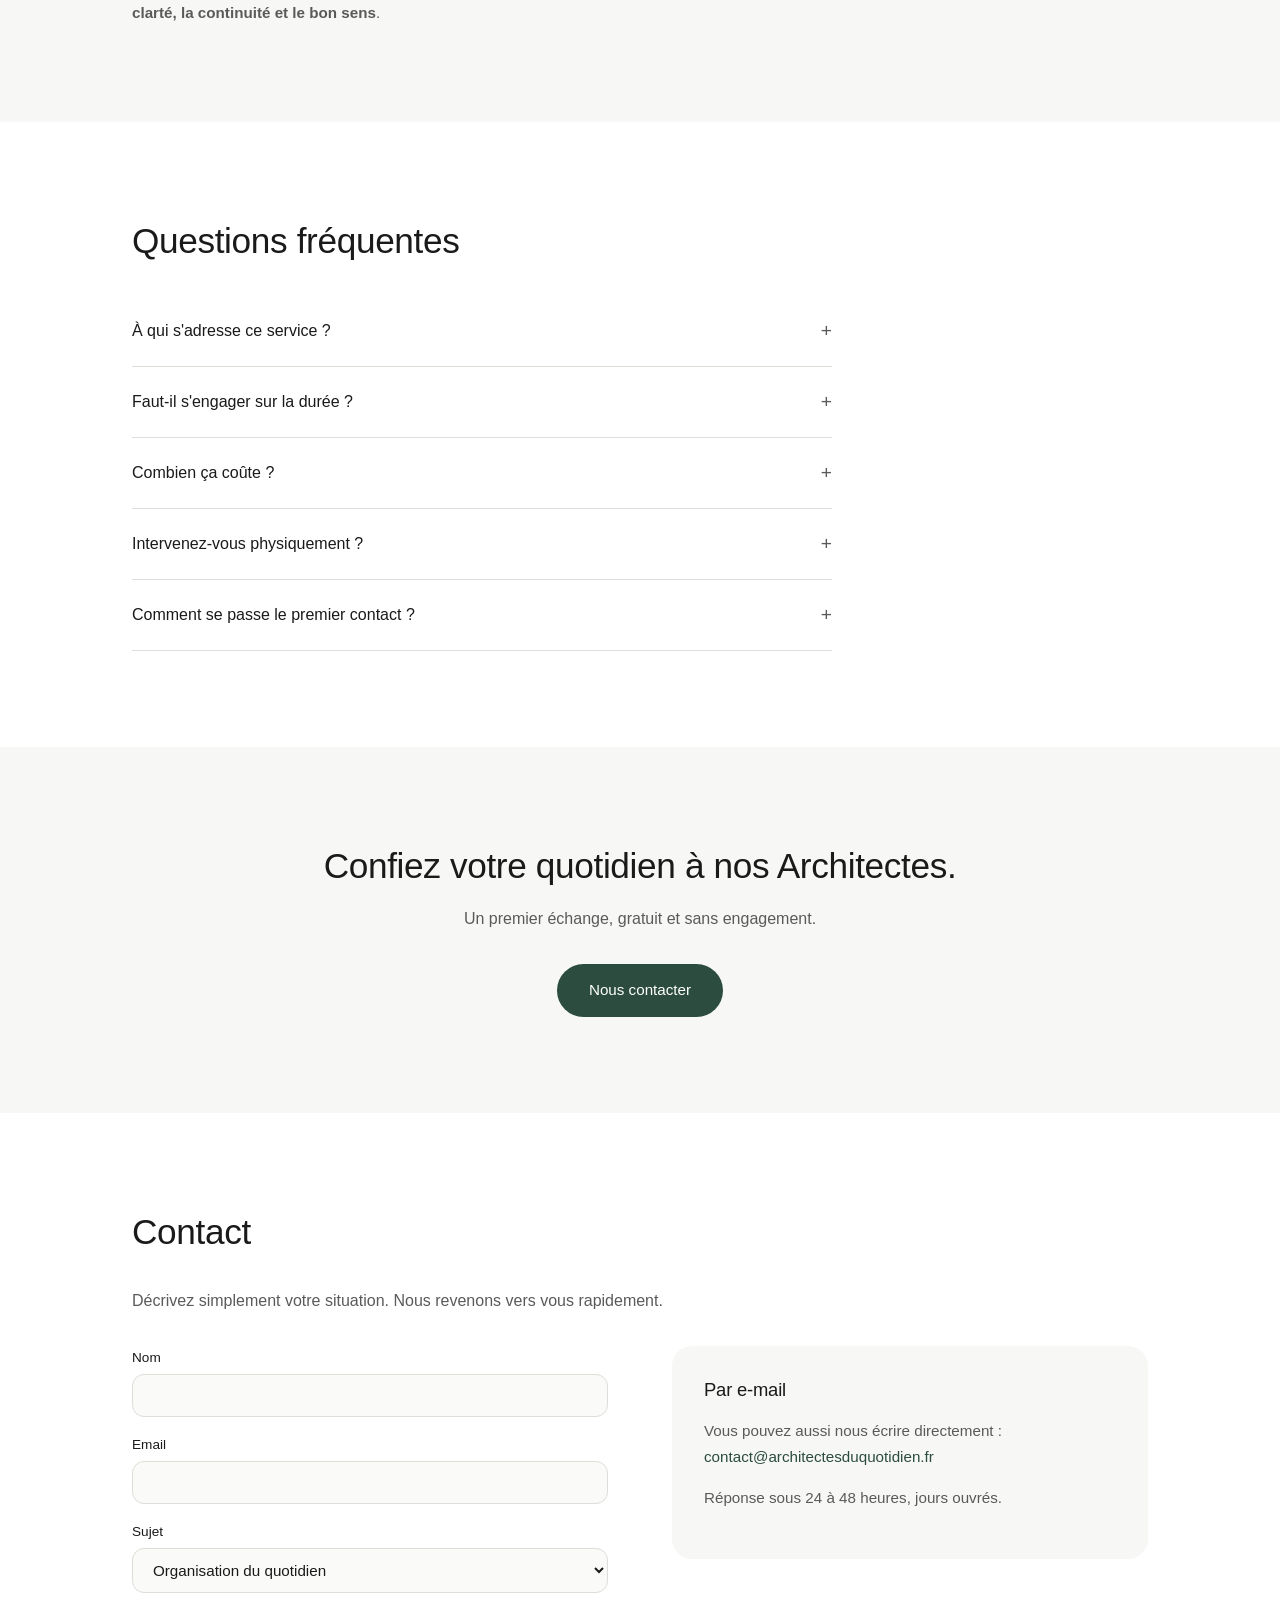
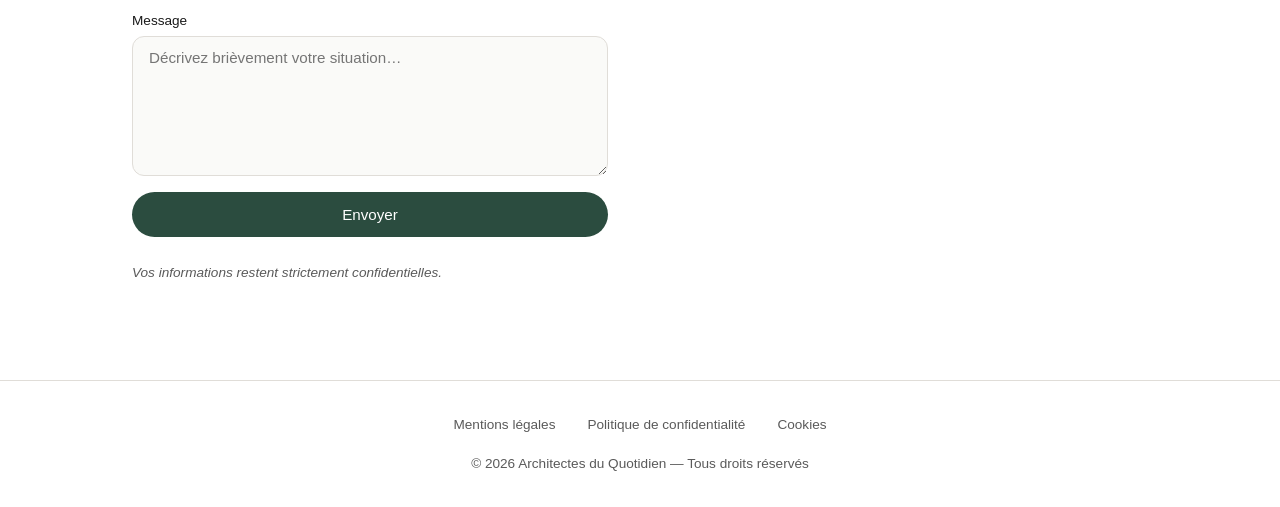
==== commit abaf09a6: "feat: bouton CTA sous la section étapes Co-authored-by: Copilot <223556219+Copilot@users.noreply.git" ====
--- a/index.html
+++ b/index.html
@@ -160,6 +160,9 @@
             <h4>On avance ensemble</h4>
             <p>Intervention ponctuelle ou accompagnement dans la durée, <strong>selon vos besoins</strong>.</p>
           </div>
+        </div>
+        <div class="steps-cta">
+          <a href="#contact" class="btn btn-primary">Nous contacter</a>
         </div>
       </div>
     </div>
--- a/css/style.css
+++ b/css/style.css
@@ -413,6 +413,11 @@
   max-width: none;
 }
 
+.steps-cta {
+  text-align: center;
+  margin-top: var(--space-md);
+}
+
 /* ============================================
    À PROPOS
    ============================================ */
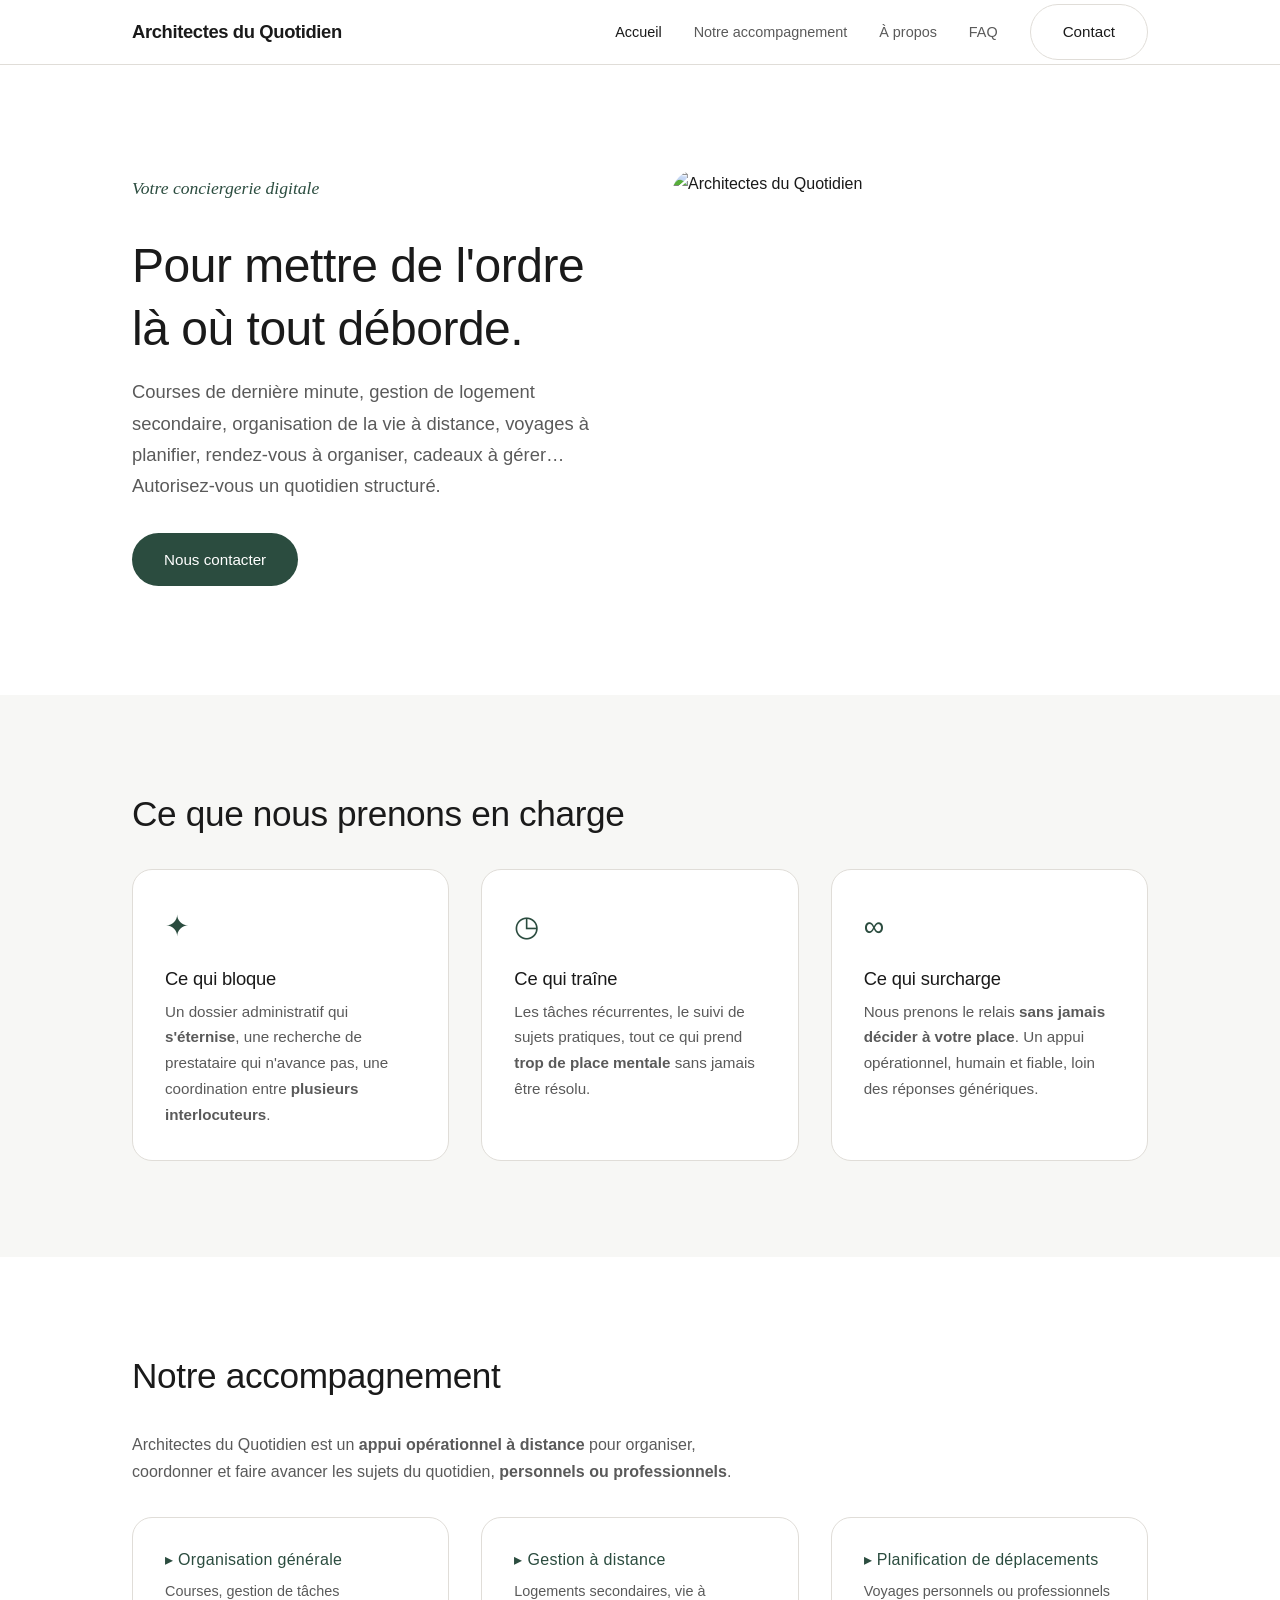
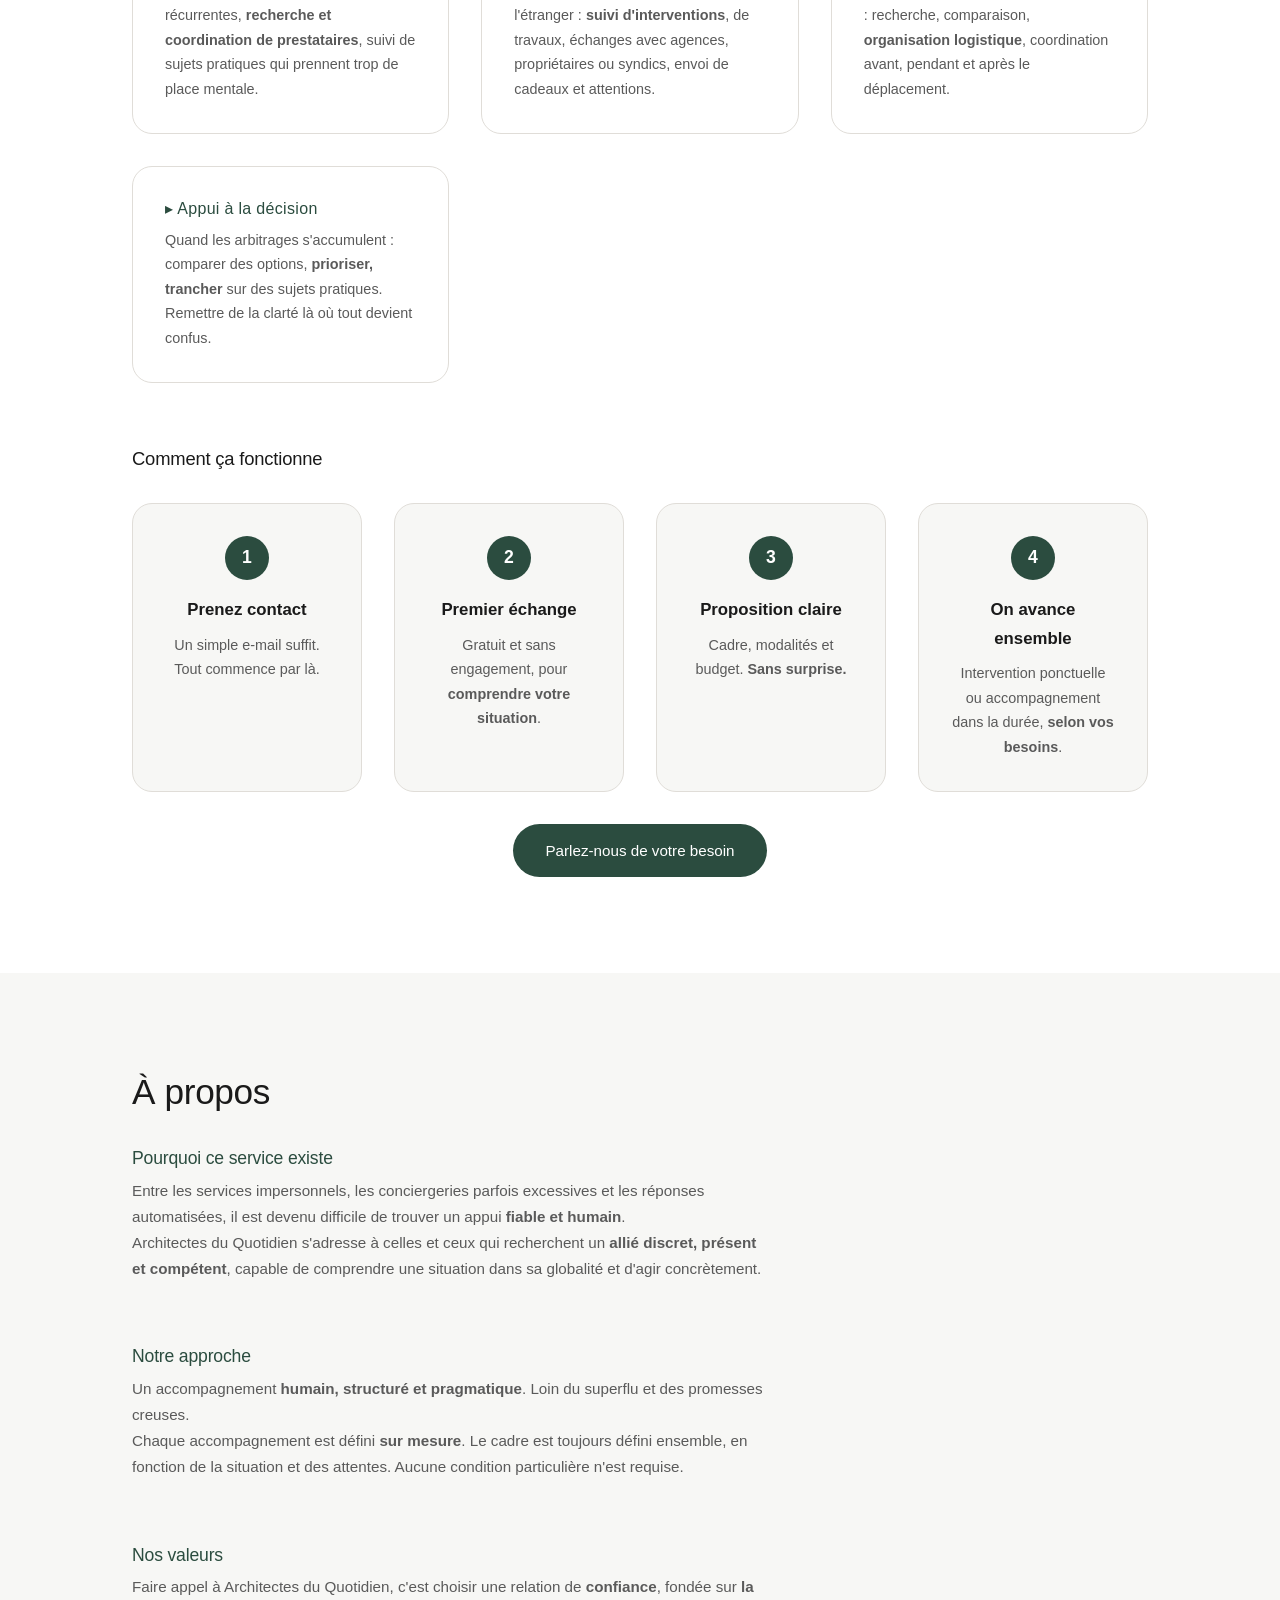
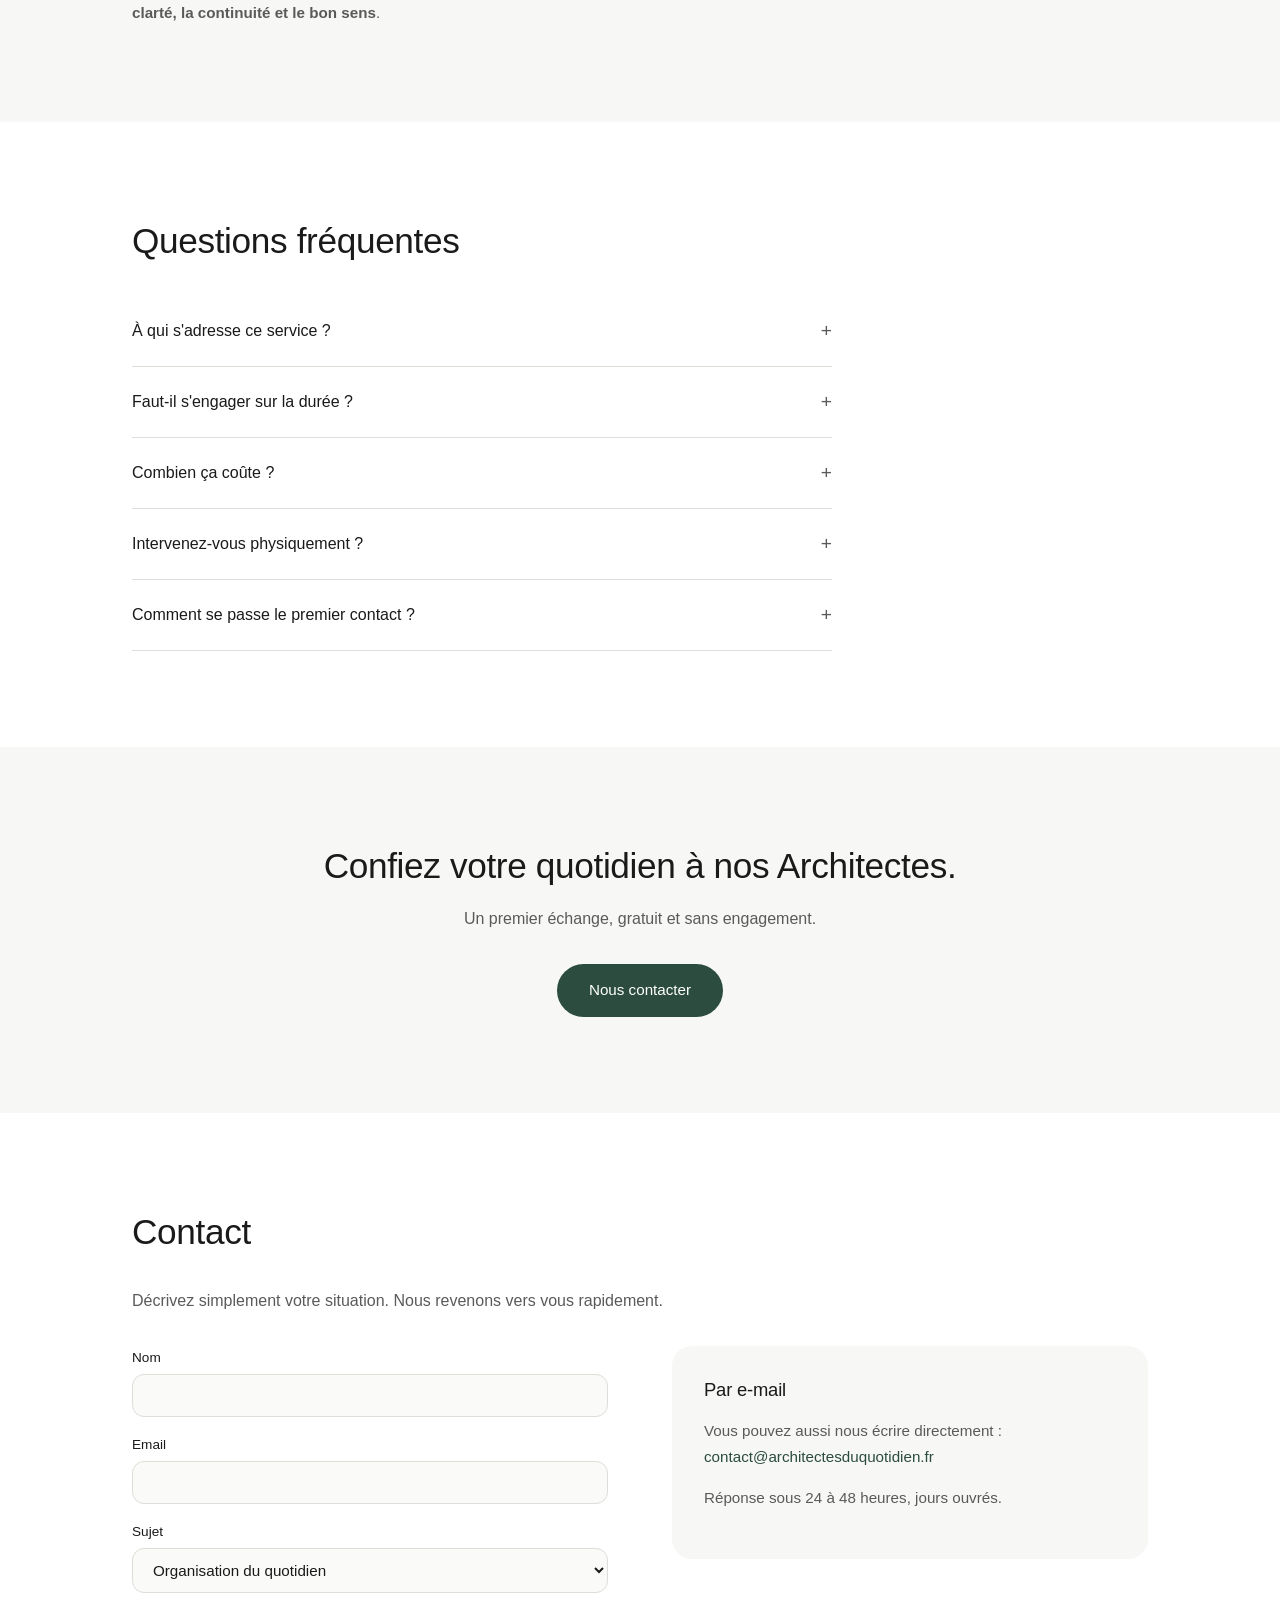
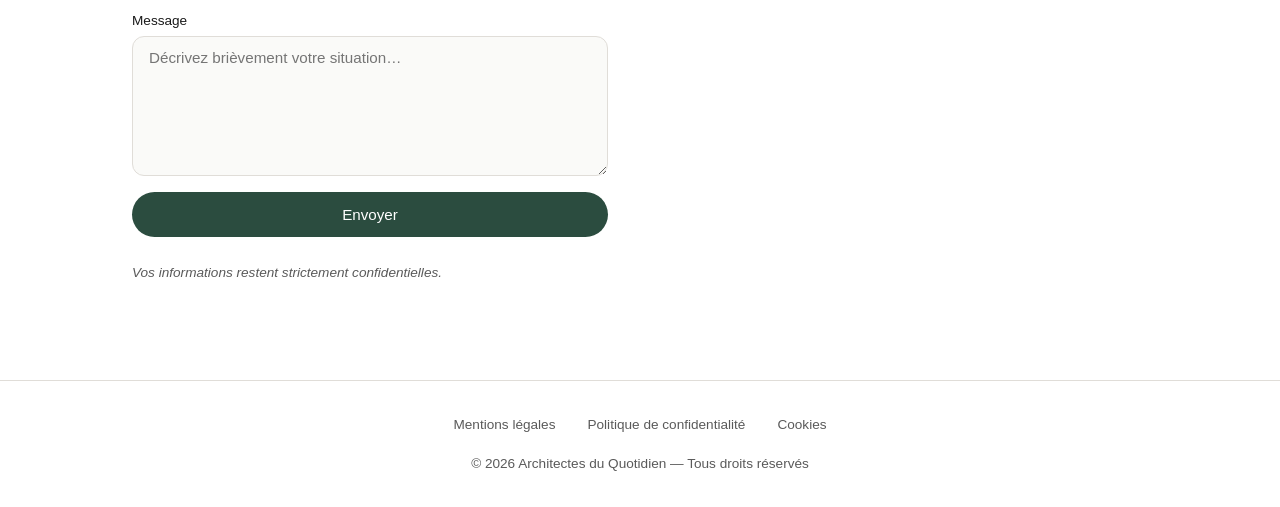
==== commit 1d4bc584: "copy: CTA → Parlez-nous de votre besoin Co-authored-by: Copilot <223556219+Copilot@users.noreply.git" ====
--- a/index.html
+++ b/index.html
@@ -162,7 +162,7 @@
           </div>
         </div>
         <div class="steps-cta">
-          <a href="#contact" class="btn btn-primary">Nous contacter</a>
+          <a href="#contact" class="btn btn-primary">Parlez-nous de votre besoin</a>
         </div>
       </div>
     </div>
